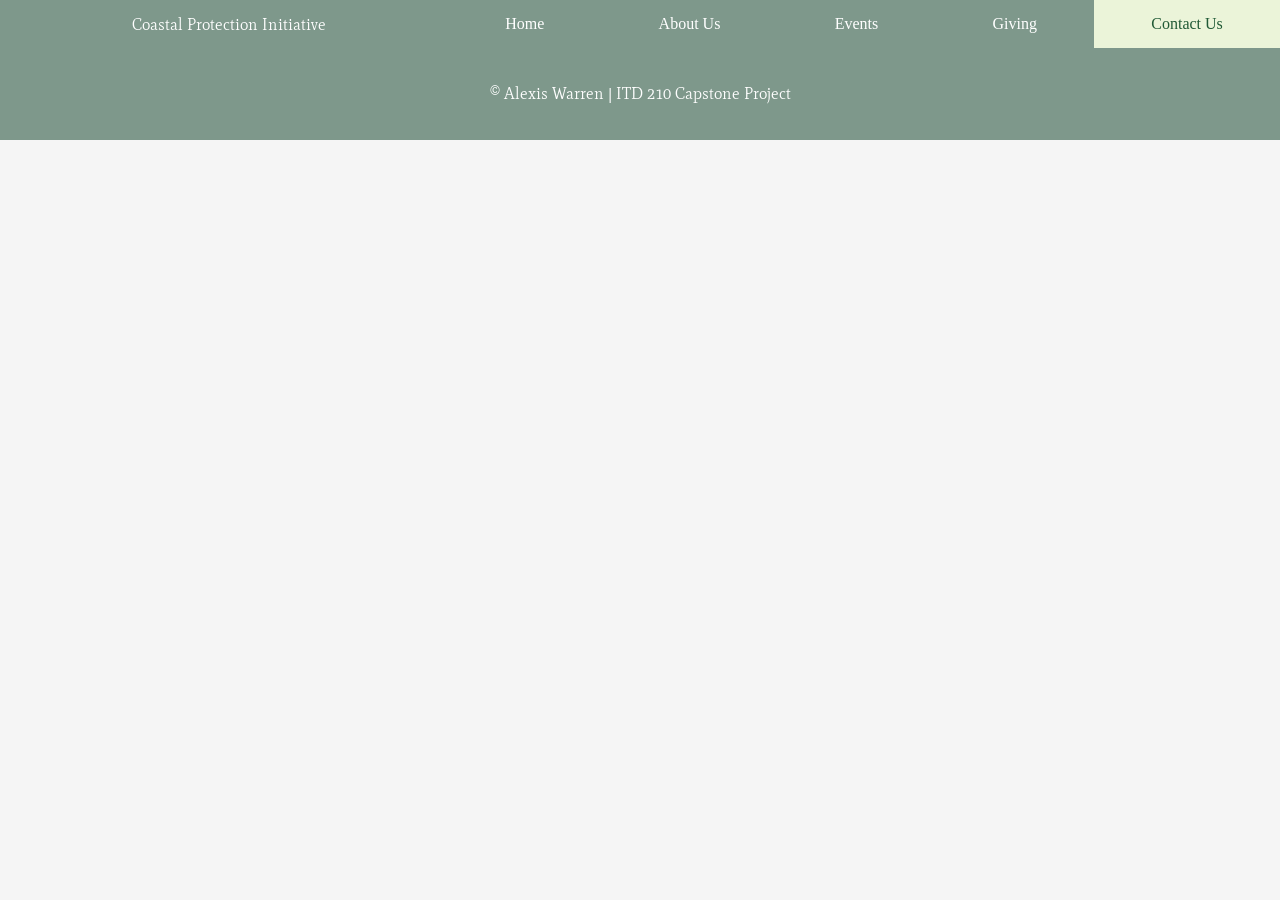
==== contact.html @ 027c0cba "updated the mission page to include more interactive elements and started making an event calendar f" ====
<!DOCTYPE html>
<html lang="en">
<head>
    <meta charset="UTF-8">
    <meta name="viewport" content="width=device-width, initial-scale=1.0">
    <title>Coastal Protection Initiative</title>
    <link href="css/style.css" rel="stylesheet" >
    <!--These links connect to the two Google Fonts I'm using on this page-->
    <link rel="preconnect" href="https://fonts.googleapis.com">
    <link rel="preconnect" href="https://fonts.gstatic.com" crossorigin>
    <link href="https://fonts.googleapis.com/css2?family=Limelight&family=Mate:ital@0;1&display=swap" rel="stylesheet">
    <link rel="preconnect" href="https://fonts.googleapis.com">
    <link rel="preconnect" href="https://fonts.gstatic.com" crossorigin>
    <link href="https://fonts.googleapis.com/css2?family=Cardo:ital,wght@0,400;0,700;1,400&family=Limelight&family=Mate:ital@0;1&display=swap" rel="stylesheet">
    <script src = "js/script.js" defer></script>
</head>
<body>
    <header>
        <p>Coastal Protection Initiative</p>
        <nav>
            <ul>
                <li><a href="index.html">Home</a></li>
                <li><a href="mission.html">About Us</a></li>
                <li><a href="events.html">Events</a></li>
                <li><a href="donation.html">Giving</a></li>
                <li><a href="contact.html" class="active">Contact Us</a></li>
            </ul>
        </nav>
    </header> 
    <main>
        

    </main>
    <footer>
        <p> &copy; Alexis Warren | ITD 210 Capstone Project </p>
    </footer>    
</body>
</html>
---- css/style.css ----
/*
Author: Alexis Warren
Date: 2/2/2026
*/

* {
    margin: 0px;
    padding: 0px;
    box-sizing: border-box;
}

/* html and body styles */
html {
    background-color: whitesmoke;
}

body {
    width: 100%;
    margin-left: auto;
    margin-right: auto;
    background-color: #ebf4d9;
}

/*
Header + Nav design 
  Making the header a grid so that the 
  organization name + nav menu are next to each other. 
  Plus the grid is responsive. 
*/
header {
    display: flex;
    flex-flow: row nowrap;
    background-color: #7e988b;
}

header > p {
    color: white;
    flex-basis: 35%;
    flex-grow: 1;
    display: flex;
    justify-content: center;
    align-items: center;
    padding-left: 10px;
}

nav{
    flex-basis: 65%;
    flex-grow: 1;
    display: flex;
    flex-flow: row nowrap;
}

nav ul {
    display: flex;
    flex: 1 1 60%;
    flex-flow: row nowrap;
}

nav li {
    display: flex;
    flex: 1 1 auto;
    list-style-type: none;
}

nav a {
    color: white;
    background-color: #7e988b;
    text-decoration: none;
    text-align: center;
    flex: 1 1 auto;
    padding: 15px 2px;
}

nav a:hover, nav a:active {
    background-color: #215a36;
    color: rgba(255,255,255,0.7);
}

nav a.active {
    background-color: #ebf4d9;
    color: #215a36;
}

/* assigning the Google fonts to text elements */
h1, h2, h3 {
    font-family: Cardo, "Times New Roman";
}

p {
    font-family: Mate, "Times New Roman";
}

/* creates horizontal lines on the page to separate sections */
hr {
    border: 1.5px solid #7e988b;
}

/* Call to action styles */
/*sets the background color of the section to white 
and centers the h4 heading. */
#call_to_action {
    background-color: white;
    text-align: center;
}

/* the button container acts as a flexbox
with a width of 90% and the flex items horizontally centered using 
the space around feature so that there's space between them */
.button_container {
    display: flex;
    padding: 0px 0px 10px; /*top padding of 10 pixels and bottom padding of 20 pixels */
    justify-content: space-around;
    width: 90%;
    margin: 0 auto; /*horizontally centered */
}

/*increases the font size for the h4 heading and adds more padding to add more space */
h4 {
    padding: 30px;
    font-size: 1.4em;
}

/* sets the border for the email input item and the submit button.
sets the flex-basis size to 90% so that it takes up a decent amount of space. 
Rounds the edges of the buttons with border-radius. 
Is displayed as flex so it's child elements are displayed in a row. */
.button {
    border: 2px solid #7e988b;
    border-radius: 5px;
    flex-basis: 90%;
    text-decoration: none;
    display: flex;
    flex-flow: row nowrap;
}

/* gets rid of the border around the email input item. Makes the flex-basis 50% and
 add padding for space. */
#email {
    flex-basis: 50%;
    padding: 10px 0px;
    border: 0;
    padding-left: 15px;
}

/* gets rid of the outline when the input is focused. Replaces 
   it with making the background a light green when the input element is focused. */
#email:focus {
    outline: none;
    background-color: #ebf4d9;
}

/* styles for the submit button. Sets the flex-basis to 50%,
has a dark green background color, and white text, and an interactive cursor.*/
#sub {
    flex-basis: 50%;
    background-color: #7e988b;
    padding: 10px 10px;
    cursor: pointer;
    border: 0;
    color: white;
}

/* Adds a message underneath the button that will say thanks for subscribing 
when the button is clicked and a valid email is entered. */
#message {
    text-align: center;
    padding-bottom: 40px;
}

/* footer styles */ 
footer {
    background-color: #7e988b;
    width: 100%;
    text-align: center;
    line-height: 2em;
    color: white;
    padding: 30px;
}

footer > p {
    margin-top: 0;
}
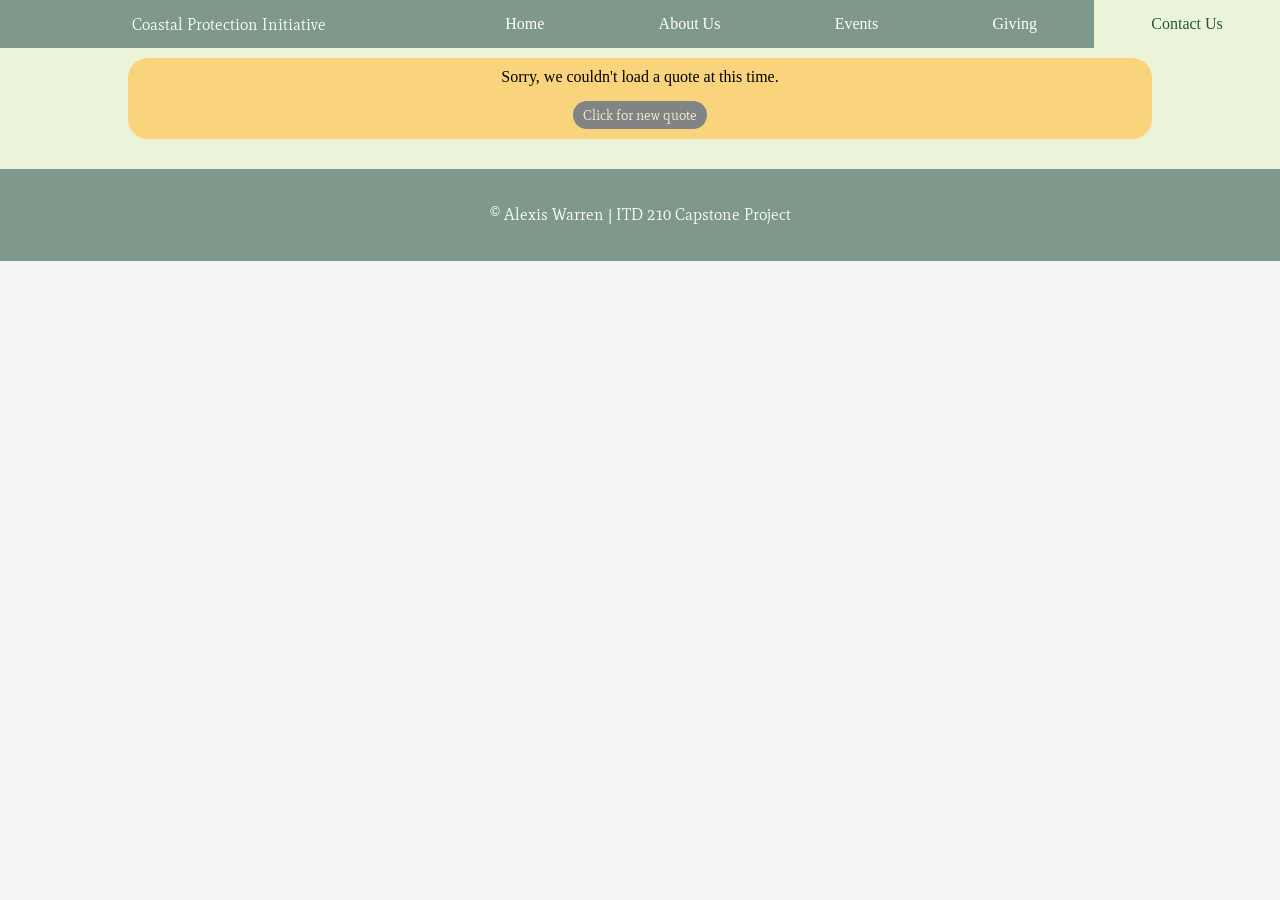
==== commit 3b9efba0: "made separate javascript files for each use and made a more mobile first design" ====
--- a/contact.html
+++ b/contact.html
@@ -5,6 +5,7 @@
     <meta name="viewport" content="width=device-width, initial-scale=1.0">
     <title>Coastal Protection Initiative</title>
     <link href="css/style.css" rel="stylesheet" >
+    <link href="css/style_contact.css" rel="stylesheet" />
     <!--These links connect to the two Google Fonts I'm using on this page-->
     <link rel="preconnect" href="https://fonts.googleapis.com">
     <link rel="preconnect" href="https://fonts.gstatic.com" crossorigin>
@@ -12,7 +13,7 @@
     <link rel="preconnect" href="https://fonts.googleapis.com">
     <link rel="preconnect" href="https://fonts.gstatic.com" crossorigin>
     <link href="https://fonts.googleapis.com/css2?family=Cardo:ital,wght@0,400;0,700;1,400&family=Limelight&family=Mate:ital@0;1&display=swap" rel="stylesheet">
-    <script src = "js/script.js" defer></script>
+    <script src="js/script-api.js" defer></script>
 </head>
 <body>
     <header>
@@ -29,7 +30,15 @@
     </header> 
     <main>
         
-
+        <section id="quote-container">
+            <!--Loading state for the API -->
+            <div id="inspirational-quote">
+                Loading quote... 
+                <div class="dual-ring"></div>
+            </div>
+        <!--creates a button for user interactivity-->
+        <button id="quote-btn">Click for new quote</button>
+        </section>
     </main>
     <footer>
         <p> &copy; Alexis Warren | ITD 210 Capstone Project </p>
--- a/css/style.css
+++ b/css/style.css
@@ -178,5 +178,90 @@
 }
 
 footer > p {
-    margin-top: 0;
-}+    margin-top: 0px;
+}
+
+/* Responsive Web Design */
+
+/* Styles for tablets */
+@media only screen and (min-width: 600px) {
+    
+    div.flip-card {
+        grid-column: span 2;
+    }
+    
+    /* On larger screens, this allows the hero image to take up 76.2% of
+    the screen and is a weird number, but on a full laptop page it perfectly aligns with
+    one of the nav list borders which looked nice. */
+    div#hero_img {
+        flex-basis: 77.6%;
+    }
+    
+    /* lowers the width of the mission section element so that the 
+    text strings don't get too long. */
+    section#mission {
+        width: 70%;
+    }
+
+    .button {
+        flex-basis: 70%;
+    }
+
+    table#calendar {
+        width: 90%;
+    }
+
+    td.calendar_dates, td#active {
+        font-size: 0.9em;
+    }
+}
+
+/* Laptop designs (min-width: 1020px) */
+@media only screen and (min-width: 1020px) {
+    
+    div.flip-card {
+        grid-column: span 1;
+    }
+    
+    /* lowers the width of the mission section element so that the 
+    text strings don't get too long. */
+    section#mission {
+        width: 60%;
+    }
+
+    /* lowers the width of the grid container so that the 
+    team member grid can be 3 by 2 on a large desktop screen 
+    without making the cards overwhelmingly large */
+    
+    div.grid_container {
+        width: 90%;
+    }
+
+    .button {
+        flex-basis: 50%;
+    }
+
+    td.calendar_dates, td#active {
+        font-size: 1.1em;
+    }
+
+    table#calendar caption {
+        font-size: 1.3em;
+    }
+
+    th {
+        font-size: 1.1em;
+    }
+}
+
+
+/* This block runs ONLY when the user has enabled Reduce Motion */
+@media (prefers-reduced-motion: reduce) {
+
+/* Remove all CSS animations */
+*, *::before, *::after {
+    animation-duration: 0.01ms !important;
+    animation-iteration-count: 1 !important;
+    transition-duration: 0.01ms !important;
+}
+}
--- a/css/style_contact.css
+++ b/css/style_contact.css
@@ -0,0 +1,76 @@
+/* assigning the Google fonts to text elements */
+blockquote, cite {
+    font-family: Mate, "Times New Roman";
+}
+
+/* displaying this container as a flex item so that the quote, author, and button are centered */
+#quote-container {
+    width: 80%;
+    padding: 10px;
+    background-color: rgb(250, 211, 125);
+    margin: 10px auto 30px;
+    border-radius: 20px;
+    text-align: center;
+    display: flex;
+    flex-flow: column wrap;
+    align-items: center;
+    justify-content: center;
+}
+
+/* displaying this container as a flex item so the loading animation is centered */
+#inspirational-quote {
+    display: flex;
+    flex-flow: column wrap;
+    align-items: center;
+    justify-content: center;
+}
+
+/* inserting curly quotation marks before and after the quote */
+blockquote {
+    quotes: "\201C" "\201D";
+    color: #393b3a;
+    padding: 0px 30px 10px;
+}
+
+blockquote::before {
+    content: open-quote;
+    font-size: 1.5em;
+}
+
+blockquote::after {
+    content: close-quote;
+    font-size: 1.5em;
+}
+
+cite {
+    color: black;
+    padding: 0px 30px;
+}
+
+/* styles for the loading animation */
+@keyframes dualRing {
+  to {transform: rotate(360deg); }
+}
+
+.dual-ring {
+  width: 50px;
+  height: 50px;
+  margin-top: 20px;
+  border: 4px solid transparent;
+  border-top-color: #7e988b;
+  border-bottom-color: #7e988b;
+  border-radius: 50%;
+  animation: dualRing 2s linear infinite;
+}
+
+/* button styles */
+button {
+    background-color: rgb(130, 131, 133);
+    border-radius: 30px;
+    border: none;
+    padding: 5px 10px;
+    font-family: Mate, "Times New Roman";
+    font-size: 0.9em;
+    color: #f7f1d3;
+    margin: 15px 0px 0px;
+}
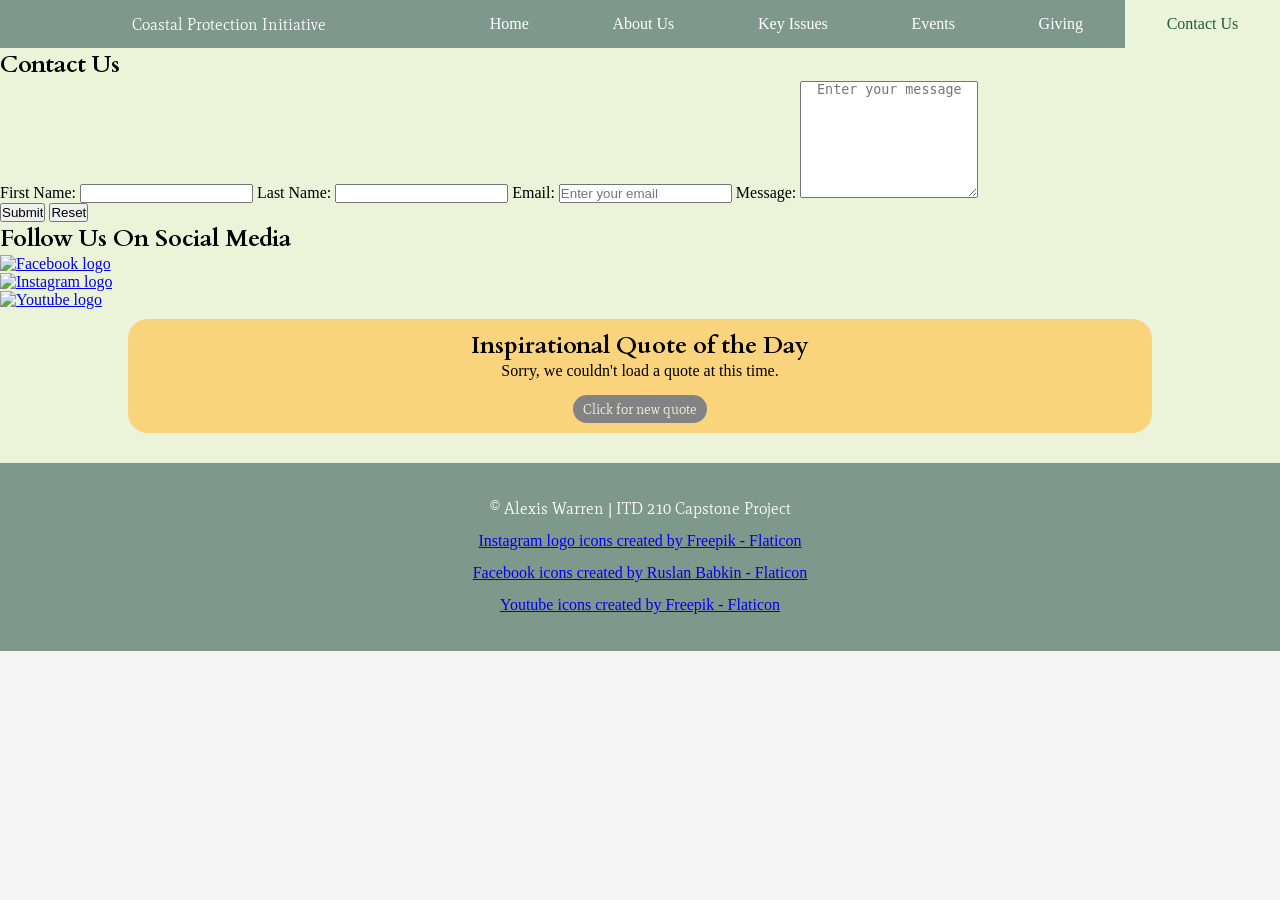
==== commit 2b14b430: "Added tailwind CSS page" ====
--- a/contact.html
+++ b/contact.html
@@ -3,9 +3,9 @@
 <head>
     <meta charset="UTF-8">
     <meta name="viewport" content="width=device-width, initial-scale=1.0">
-    <title>Coastal Protection Initiative</title>
+    <title>Contact Us</title>
+    <link href="css/style_contact.css" rel="stylesheet" />
     <link href="css/style.css" rel="stylesheet" >
-    <link href="css/style_contact.css" rel="stylesheet" />
     <!--These links connect to the two Google Fonts I'm using on this page-->
     <link rel="preconnect" href="https://fonts.googleapis.com">
     <link rel="preconnect" href="https://fonts.gstatic.com" crossorigin>
@@ -22,6 +22,7 @@
             <ul>
                 <li><a href="index.html">Home</a></li>
                 <li><a href="mission.html">About Us</a></li>
+                <li><a href="key-issues.html">Key Issues</a></li>
                 <li><a href="events.html">Events</a></li>
                 <li><a href="donation.html">Giving</a></li>
                 <li><a href="contact.html" class="active">Contact Us</a></li>
@@ -29,8 +30,38 @@
         </nav>
     </header> 
     <main>
-        
+        <section id="contact-form">
+            <div id="form-wrapper">
+                <h1>Contact Us</h1>
+                <form class="contact">
+                    <label for="f-name">First Name:</label>
+                    <input class="input" type="text" id="f-name" name="f-name" required>
+
+                    <label for="l-name">Last Name:</label>
+                    <input class="input" type="text" id="l-name" name="l-name" required>
+
+                    <label for="contact-email">Email:</label>
+                    <input class="input" type="email" id="contact-email" name="email" placeholder="Enter your email" required>
+
+                    <label for="message">Message:</label>
+                    <textarea class="input" id="message" name="message" rows="5" placeholder="Enter your message" required></textarea>
+                    <div class="contact-btns">
+                        <input type="submit" value="Submit">
+                        <input type="reset" value="Reset">
+                    </div>
+                </form>
+            </div>
+        </section>
+        <section id="social-links">
+            <h2>Follow Us On Social Media</h2>
+            <ul>
+                <li><a href="https://www.facebook.com" target="_blank"><img src="images/facebook.png" alt="Facebook logo"></a></li>
+                <li><a href="https://www.instagram.com" target="_blank"><img src="images/instagram.png" alt="Instagram logo"></a></li>
+                <li><a href="https://www.youtube.com" target="_blank"><img src="images/youtube.png" alt="Youtube logo"></a></li>
+            </ul>
+        </section>
         <section id="quote-container">
+            <h2>Inspirational Quote of the Day</h2>
             <!--Loading state for the API -->
             <div id="inspirational-quote">
                 Loading quote... 
@@ -42,6 +73,11 @@
     </main>
     <footer>
         <p> &copy; Alexis Warren | ITD 210 Capstone Project </p>
+        <a href="https://www.flaticon.com/free-icons/instagram-logo" title="instagram logo icons">Instagram logo icons created by Freepik - Flaticon</a>
+        <br>
+        <a href="https://www.flaticon.com/free-icons/facebook" title="facebook icons">Facebook icons created by Ruslan Babkin - Flaticon</a>
+        <br>
+        <a href="https://www.flaticon.com/free-icons/youtube" title="youtube icons">Youtube icons created by Freepik - Flaticon</a>
     </footer>    
 </body>
 </html>
--- a/css/style.css
+++ b/css/style.css
@@ -185,11 +185,6 @@
 
 /* Styles for tablets */
 @media only screen and (min-width: 600px) {
-    
-    div.flip-card {
-        grid-column: span 2;
-    }
-    
     /* On larger screens, this allows the hero image to take up 76.2% of
     the screen and is a weird number, but on a full laptop page it perfectly aligns with
     one of the nav list borders which looked nice. */
@@ -210,14 +205,10 @@
     table#calendar {
         width: 90%;
     }
-
-    td.calendar_dates, td#active {
-        font-size: 0.9em;
-    }
 }
 
 /* Laptop designs (min-width: 1020px) */
-@media only screen and (min-width: 1020px) {
+@media only screen and (min-width: 900px) {
     
     div.flip-card {
         grid-column: span 1;
@@ -229,28 +220,8 @@
         width: 60%;
     }
 
-    /* lowers the width of the grid container so that the 
-    team member grid can be 3 by 2 on a large desktop screen 
-    without making the cards overwhelmingly large */
-    
-    div.grid_container {
-        width: 90%;
-    }
-
     .button {
         flex-basis: 50%;
-    }
-
-    td.calendar_dates, td#active {
-        font-size: 1.1em;
-    }
-
-    table#calendar caption {
-        font-size: 1.3em;
-    }
-
-    th {
-        font-size: 1.1em;
     }
 }
 
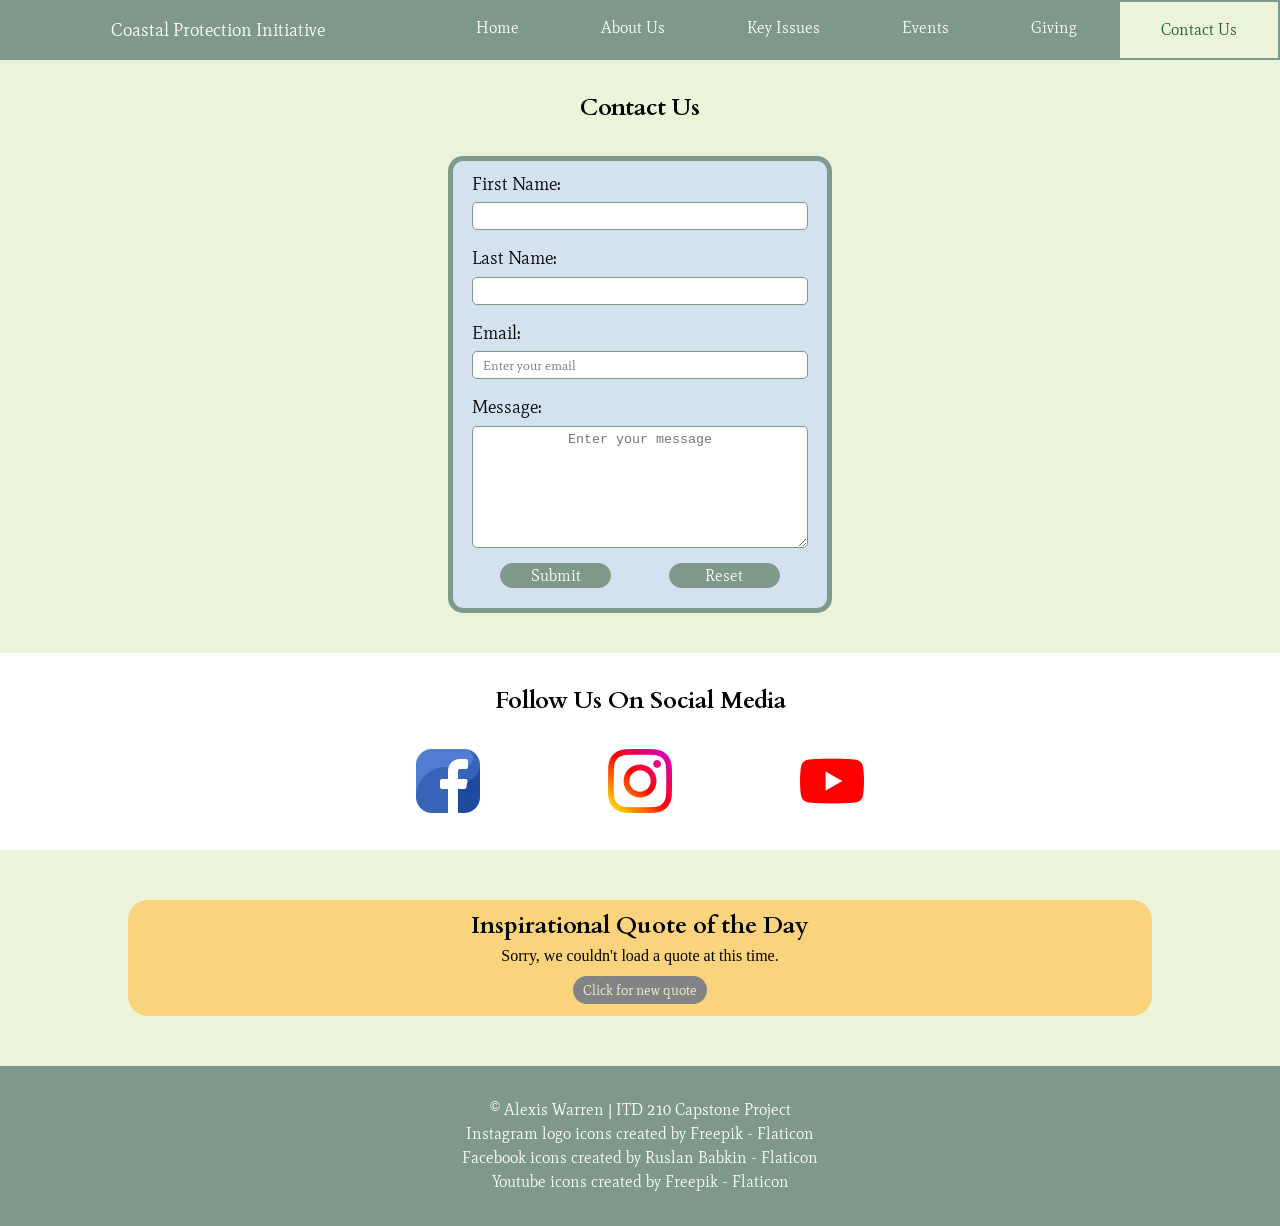
==== commit b9a6cb20: "Added mobile nav, mobile calendar, a custom video, and a working progress bar" ====
--- a/contact.html
+++ b/contact.html
@@ -18,14 +18,27 @@
 <body>
     <header>
         <p>Coastal Protection Initiative</p>
-        <nav>
+        <button class="mobile-toggle" id="navButton">
+            <img src="images/list(1).png">
+        </button>
+        <nav id="mobile-nav" class="mobileNav">
             <ul>
                 <li><a href="index.html">Home</a></li>
                 <li><a href="mission.html">About Us</a></li>
                 <li><a href="key-issues.html">Key Issues</a></li>
                 <li><a href="events.html">Events</a></li>
-                <li><a href="donation.html">Giving</a></li>
+                <li><a href="media.html">Giving</a></li>
                 <li><a href="contact.html" class="active">Contact Us</a></li>
+            </ul>
+        </nav>
+        <nav class="desktop-nav">
+            <ul>
+                <li><a href=index.html>Home</a></li>
+                <li><a href=mission.html>About Us</a></li>
+                <li><a href=key-issues.html>Key Issues</a></li>
+                <li><a href=events.html>Events</a></li>
+                <li><a href=media.html>Giving</a></li>
+                <li><a href=contact.html class="active">Contact Us</a></li>
             </ul>
         </nav>
     </header> 
@@ -78,6 +91,16 @@
         <a href="https://www.flaticon.com/free-icons/facebook" title="facebook icons">Facebook icons created by Ruslan Babkin - Flaticon</a>
         <br>
         <a href="https://www.flaticon.com/free-icons/youtube" title="youtube icons">Youtube icons created by Freepik - Flaticon</a>
-    </footer>    
+    </footer>  
+    
+    <script>
+        const navBtn = document.getElementById("navButton");
+        const menu = document.getElementById("mobile-nav");
+
+        navBtn.addEventListener("click", function () {
+            menu.classList.toggle("show");
+        });
+
+    </script>
 </body>
 </html>
--- a/css/style_contact.css
+++ b/css/style_contact.css
@@ -1,3 +1,89 @@
+
+form.contact {
+    display: flex;
+    flex-direction: column;
+    gap: 5px;
+    width: 80%;
+    margin: 30px auto 40px;
+    border: 5px solid var(--color-primary);
+    background-color: var(--color-bg-back);
+    border-radius: 15px;
+}
+
+h1 {
+    text-align: center;
+    padding: 30px 0px 0px; 
+}
+
+form.contact label {
+    font-size: 1.1em;
+    width: 90%;
+    margin: 10px auto 0px;
+}
+
+form.contact input, form.contact textarea {
+    width: 90%;
+    margin: 0px auto;
+    border: 1.5px solid var(--color-primary);
+}
+
+form.contact input:focus, form.contact textarea:focus {
+    outline: none;
+    box-shadow: 0 0 5px var(--color-primary);
+    background-color: var(--color-bg);
+}
+
+.contact-btns {
+    display: flex;
+    flex-flow: row nowrap;
+    justify-content: space-around;
+    width: 90%;
+    margin: 10px auto 20px;
+}
+
+.contact-btns > * {
+    flex-basis: 33%;
+    flex-grow: 0;
+    border: 2px solid var(--color-primary);
+    border-radius: 15px;
+    background-color: var(--color-primary);
+    color: var(--color-bg);
+    font-size: 1em;
+    padding: 2px 0px;
+}
+
+.input {
+    padding: 5px 10px;
+    border-radius: 5px;
+}
+
+#social-links {
+    background-color: var(--color-bg);
+    padding: 30px 0px; 
+    text-align: center;
+}
+
+#social-links ul {
+    margin: 30px auto 0px;
+    display: flex;
+    flex-flow: row nowrap;
+    list-style: none;
+    justify-content: center;
+    align-items: center;
+    gap: 10%;
+}
+
+#social-links ul li {
+    flex-basis: 10%;
+    flex-grow: 0;
+    height: auto;
+}
+
+#social-links ul img {
+   width: 100%;
+   height: auto;
+}
+
 /* assigning the Google fonts to text elements */
 blockquote, cite {
     font-family: Mate, "Times New Roman";
@@ -6,15 +92,19 @@
 /* displaying this container as a flex item so that the quote, author, and button are centered */
 #quote-container {
     width: 80%;
-    padding: 10px;
-    background-color: rgb(250, 211, 125);
-    margin: 10px auto 30px;
+    /*padding: 10px;*/
+    background-color: var(--color-box);
+    margin: 50px auto;
     border-radius: 20px;
     text-align: center;
     display: flex;
     flex-flow: column wrap;
     align-items: center;
     justify-content: center;
+}
+
+#quote-container h2 {
+    padding-top: 8px;
 }
 
 /* displaying this container as a flex item so the loading animation is centered */
@@ -28,23 +118,23 @@
 /* inserting curly quotation marks before and after the quote */
 blockquote {
     quotes: "\201C" "\201D";
-    color: #393b3a;
-    padding: 0px 30px 10px;
+    color: var(--color-text);
+    padding: 0px 30px 4px; 
+    line-height: 1.8em;
 }
 
 blockquote::before {
     content: open-quote;
-    font-size: 1.5em;
+    font-size: 1.3em;
 }
 
 blockquote::after {
     content: close-quote;
-    font-size: 1.5em;
+    font-size: 1.3em;
 }
 
 cite {
-    color: black;
-    padding: 0px 30px;
+    color: var(--color-text);
 }
 
 /* styles for the loading animation */
@@ -57,20 +147,25 @@
   height: 50px;
   margin-top: 20px;
   border: 4px solid transparent;
-  border-top-color: #7e988b;
-  border-bottom-color: #7e988b;
+  border-top-color: var(--color-primary);
+  border-bottom-color: var(--color-primary);
   border-radius: 50%;
   animation: dualRing 2s linear infinite;
 }
 
 /* button styles */
-button {
-    background-color: rgb(130, 131, 133);
+button#quote-btn {
+    background-color: var(--color-button);
     border-radius: 30px;
     border: none;
-    padding: 5px 10px;
+    padding: 5px 10px; 
     font-family: Mate, "Times New Roman";
     font-size: 0.9em;
-    color: #f7f1d3;
-    margin: 15px 0px 0px;
+    color: var(--color-text-btn);
+    margin: 8px 0px 12px;
+}
+
+footer a {
+    text-decoration: none;
+    color: white;
 }
--- a/css/style.css
+++ b/css/style.css
@@ -3,6 +3,34 @@
 Date: 2/2/2026
 */
 
+:root{
+  /* Brand */
+  --color-primary:#7e988b;
+  --color-accent:#ebf4d9;
+
+  /* Surfaces */
+  --color-bg:#ffffff;
+  --color-surface:rgb(220, 220, 220);
+  --color-surface-2: whitesmoke;
+  --color-bg-active: #215a36;
+  --color-bg-instruction: rgba(163, 190, 142, 0.2);
+  --color-bg-back: #d4e1ef;
+  --color-box: rgb(250, 211, 125);
+  --color-button: rgb(130, 131, 133);
+
+  /* Text */
+  --color-text:#000000;
+  --color-text-muted:rgba(255,255,255,0.7);
+  --color-text-btn: #f7f1d3;
+  --color-hero: rgb(251, 226, 194);
+
+  /* Shadows */
+  --color-shadow: rgba(41, 40, 40, 0.2);
+  --color-shadow-hover: rgba(0, 0, 0, 0.7);
+  --color-overlay: rgba(0, 0, 0, 0.2);
+  --color-overlay-2: rgba(0, 0, 0, 0.4);
+}
+
 * {
     margin: 0px;
     padding: 0px;
@@ -11,14 +39,15 @@
 
 /* html and body styles */
 html {
-    background-color: whitesmoke;
+    background-color: var(--color-surface-2);
 }
 
 body {
     width: 100%;
     margin-left: auto;
     margin-right: auto;
-    background-color: #ebf4d9;
+    background-color: var(--color-accent);
+    line-height: 1.5;
 }
 
 /*
@@ -28,78 +57,97 @@
   Plus the grid is responsive. 
 */
 header {
+    flex-flow: row nowrap;
+    background-color: var(--color-primary);
+    font-size: 1rem;
+    width: 100%;
+    justify-content: space-between;
+    position: relative;
     display: flex;
-    flex-flow: row nowrap;
-    background-color: #7e988b;
 }
 
 header > p {
-    color: white;
-    flex-basis: 35%;
+    color: var(--color-bg);
+    font-size: 1.125em;
+    display: flex;
+    align-items: center;
+    justify-content: center;
     flex-grow: 1;
-    display: flex;
-    justify-content: center;
-    align-items: center;
-    padding-left: 10px;
-}
-
-nav{
-    flex-basis: 65%;
-    flex-grow: 1;
-    display: flex;
-    flex-flow: row nowrap;
-}
-
-nav ul {
-    display: flex;
-    flex: 1 1 60%;
-    flex-flow: row nowrap;
-}
-
-nav li {
-    display: flex;
-    flex: 1 1 auto;
+}
+
+
+nav#mobile-nav {
+    display: none;
+    position: absolute;
+    top: 68px;
+    right: 0px;
+    background-color: var(--color-primary);
+    min-width: 160px;
+    text-align: center;
+    z-index: 5;
+}
+
+nav#mobile-nav li {
     list-style-type: none;
 }
 
-nav a {
-    color: white;
-    background-color: #7e988b;
-    text-decoration: none;
-    text-align: center;
-    flex: 1 1 auto;
-    padding: 15px 2px;
-}
-
-nav a:hover, nav a:active {
-    background-color: #215a36;
-    color: rgba(255,255,255,0.7);
-}
-
-nav a.active {
-    background-color: #ebf4d9;
-    color: #215a36;
+nav#mobile-nav a {
+  color: var(--color-bg);
+  padding: 12px 16px;
+  text-decoration: none;
+  display: block;
+}
+
+nav#mobile-nav a:hover {
+    background-color: var(--color-bg-active);
+    color: var(--color-text-muted);
+}
+
+nav#mobile-nav a.active {
+    background-color: var(--color-accent);
+    color: var(--color-bg-active);
+}
+
+nav#mobile-nav.show {
+    display: block;
+}
+
+.mobile-toggle {
+  background-color: var(--color-primary);
+  color: white;
+  padding: 16px;
+  font-size: 16px;
+  border: none;
+  cursor: pointer;
+}
+
+.mobile-toggle:hover, .mobile-toggle:focus {
+  background-color: var(--color-bg-active);
+}
+
+nav.desktop-nav {
+    display: none;
 }
 
 /* assigning the Google fonts to text elements */
-h1, h2, h3 {
+h1, h2, h3, h4, legend, caption, th {
     font-family: Cardo, "Times New Roman";
 }
 
-p {
+p, input, label, button, a {
     font-family: Mate, "Times New Roman";
 }
 
 /* creates horizontal lines on the page to separate sections */
 hr {
-    border: 1.5px solid #7e988b;
+    border: 1.5px solid var(--color-primary);
 }
 
 /* Call to action styles */
 /*sets the background color of the section to white 
 and centers the h4 heading. */
 #call_to_action {
-    background-color: white;
+    background-color: var(--color-bg);
     text-align: center;
 }
 
@@ -108,15 +156,15 @@
 the space around feature so that there's space between them */
 .button_container {
     display: flex;
-    padding: 0px 0px 10px; /*top padding of 10 pixels and bottom padding of 20 pixels */
+    padding: 0px 0px 12px; /*top padding of 10 pixels and bottom padding of 20 pixels */
     justify-content: space-around;
-    width: 90%;
+    width: 93%;
     margin: 0 auto; /*horizontally centered */
 }
 
 /*increases the font size for the h4 heading and adds more padding to add more space */
 h4 {
-    padding: 30px;
+    padding: 32px;
     font-size: 1.4em;
 }
 
@@ -125,9 +173,9 @@
 Rounds the edges of the buttons with border-radius. 
 Is displayed as flex so it's child elements are displayed in a row. */
 .button {
-    border: 2px solid #7e988b;
-    border-radius: 5px;
-    flex-basis: 90%;
+    border: 2px solid var(--color-primary);
+    border-radius: 4px;
+    flex-basis: 100%;
     text-decoration: none;
     display: flex;
     flex-flow: row nowrap;
@@ -135,29 +183,30 @@
 
 /* gets rid of the border around the email input item. Makes the flex-basis 50% and
  add padding for space. */
-#email {
-    flex-basis: 50%;
-    padding: 10px 0px;
+.button #email {
+    flex-basis: 30%;
+    padding: 8px 0px;
     border: 0;
-    padding-left: 15px;
+    font-size: 12pt;
+    padding-left: 8px;
 }
 
 /* gets rid of the outline when the input is focused. Replaces 
    it with making the background a light green when the input element is focused. */
-#email:focus {
+.button #email:focus {
     outline: none;
-    background-color: #ebf4d9;
+    background-color: var(--color-accent);
 }
 
 /* styles for the submit button. Sets the flex-basis to 50%,
 has a dark green background color, and white text, and an interactive cursor.*/
 #sub {
-    flex-basis: 50%;
-    background-color: #7e988b;
-    padding: 10px 10px;
+    flex-basis: 70%;
+    background-color: var(--color-primary);
     cursor: pointer;
     border: 0;
-    color: white;
+    color: var(--color-bg);
+    font-size: 12pt;
 }
 
 /* Adds a message underneath the button that will say thanks for subscribing 
@@ -169,22 +218,75 @@
 
 /* footer styles */ 
 footer {
-    background-color: #7e988b;
+    background-color: var(--color-primary);
     width: 100%;
     text-align: center;
-    line-height: 2em;
-    color: white;
-    padding: 30px;
-}
-
-footer > p {
-    margin-top: 0px;
+    color: var(--color-bg);
+    padding: 32px;
 }
 
 /* Responsive Web Design */
 
+@media only screen and (min-width: 420px) {
+    /* on bigger screens (anything bigger than 420 px, replaces the mobile 
+    calendar with the desktop calendar. Same styling, just has a header row for the week days 
+    and the date cells are aligned like a real calendar. */
+    table#mobile-calendar {
+        display: none;
+    }
+
+    table#calendar {
+        background-color: var(--color-bg-back);
+        margin: 30px auto;
+        width: 90%;
+        border: 4px solid var(--color-primary);
+        border-collapse: collapse;
+        display: table;
+    }
+
+    table#calendar caption {
+        background-color: var(--color-bg);
+        border-top: 4px solid var(--color-primary);
+        border-left: 4px solid var(--color-primary);
+        border-right: 4px solid var(--color-primary);
+        font-weight: bold;
+        font-size: clamp(1.1em, 2vw, 1.3em);
+        padding: 3px 0px;
+    }
+
+    .calendar-day {
+        width: 12.8%; 
+    }
+
+    td.calendar_dates, th {
+        border: 3px double var(--color-primary); 
+        background-color: var(--color-bg);
+    }
+
+    th {
+        font-size: clamp(0.8em, 1.4vw, 1.2em);
+    }
+
+    td.calendar_dates {
+        text-align: left;
+        vertical-align: top;
+        height: 80px;
+        font-size: clamp(0.7em, 1.4vw, 1.1em);
+        padding: 3px;
+    }
+
+    .button #email {
+        flex-basis: 40%;
+    }
+
+    #sub {
+        flex-basis: 60%;
+    }
+}
+
+
 /* Styles for tablets */
-@media only screen and (min-width: 600px) {
+@media only screen and (min-width: 768px) {
     /* On larger screens, this allows the hero image to take up 76.2% of
     the screen and is a weird number, but on a full laptop page it perfectly aligns with
     one of the nav list borders which looked nice. */
@@ -202,13 +304,96 @@
         flex-basis: 70%;
     }
 
+    .button #email {
+        flex-basis: 50%;
+    }
+
+    #sub {
+        flex-basis: 50%;
+    }
+
     table#calendar {
         width: 90%;
     }
+
+    #social-links ul li {
+        flex-basis: 8%;
+    }
+
+    nav.desktop-nav {
+        display: block;
+    }
+
+    nav.mobileNav {
+        display: none;
+    }
+
+    button#navButton {
+        display: none;
+    }
+
+    nav {
+        flex-basis: 66%;
+        display: flex;
+        flex-flow: row nowrap;
+    }
+
+    nav ul {
+        display: flex;
+        flex-basis: 100%;
+        flex-flow: row nowrap;
+    }
+
+    nav li {
+        display: flex;
+        flex: 1 1 auto;
+        list-style-type: none;
+    }
+
+    nav a {
+        color: var(--color-bg);
+        text-decoration: none;
+        text-align: center;
+        padding: 16px 4px;
+        width: 100%;
+    }
+
+    nav a:hover, nav a:active {
+        background-color: var(--color-bg-active);
+        color: var(--color-text-muted);
+    }
+
+    nav a.active {
+        background-color: var(--color-accent);
+        color: var(--color-bg-active);
+        border: 2px solid var(--color-primary);
+    }
+
+    /* changes the progress bar width for tablet devices to 20% */
+    #myProgress {
+        width: 20%;
+    }
+
+    /* displays the flex items in the progress bar section as a row. Adds more margin to the bottom. */
+    section#progress_bar {
+        flex-direction: row;
+        align-items: center;
+        margin-bottom: 40px;
+    }
+
+    /* Each item in the progress bar section takes up 50% of the space */
+    #wrapper {
+        flex-basis: 50%;
+    }
+
+    #video {
+        flex-basis: 50%;
+    }
+
 }
 
 /* Laptop designs (min-width: 1020px) */
-@media only screen and (min-width: 900px) {
+@media only screen and (min-width: 1024px) {
     
     div.flip-card {
         grid-column: span 1;
@@ -223,6 +408,25 @@
     .button {
         flex-basis: 50%;
     }
+
+    
+    form.contact {
+        width: 30%;
+
+    }   
+
+    /* Donation form has a smaller width of 50% of large desktop devices. */
+    form.donate {
+        width: 50%;
+    }
+
+    #social-links ul li {
+        flex-basis: 5%;
+    }
+
+    #calendar-section > p {
+        padding: 0px 120px;
+    }
 }
 
 
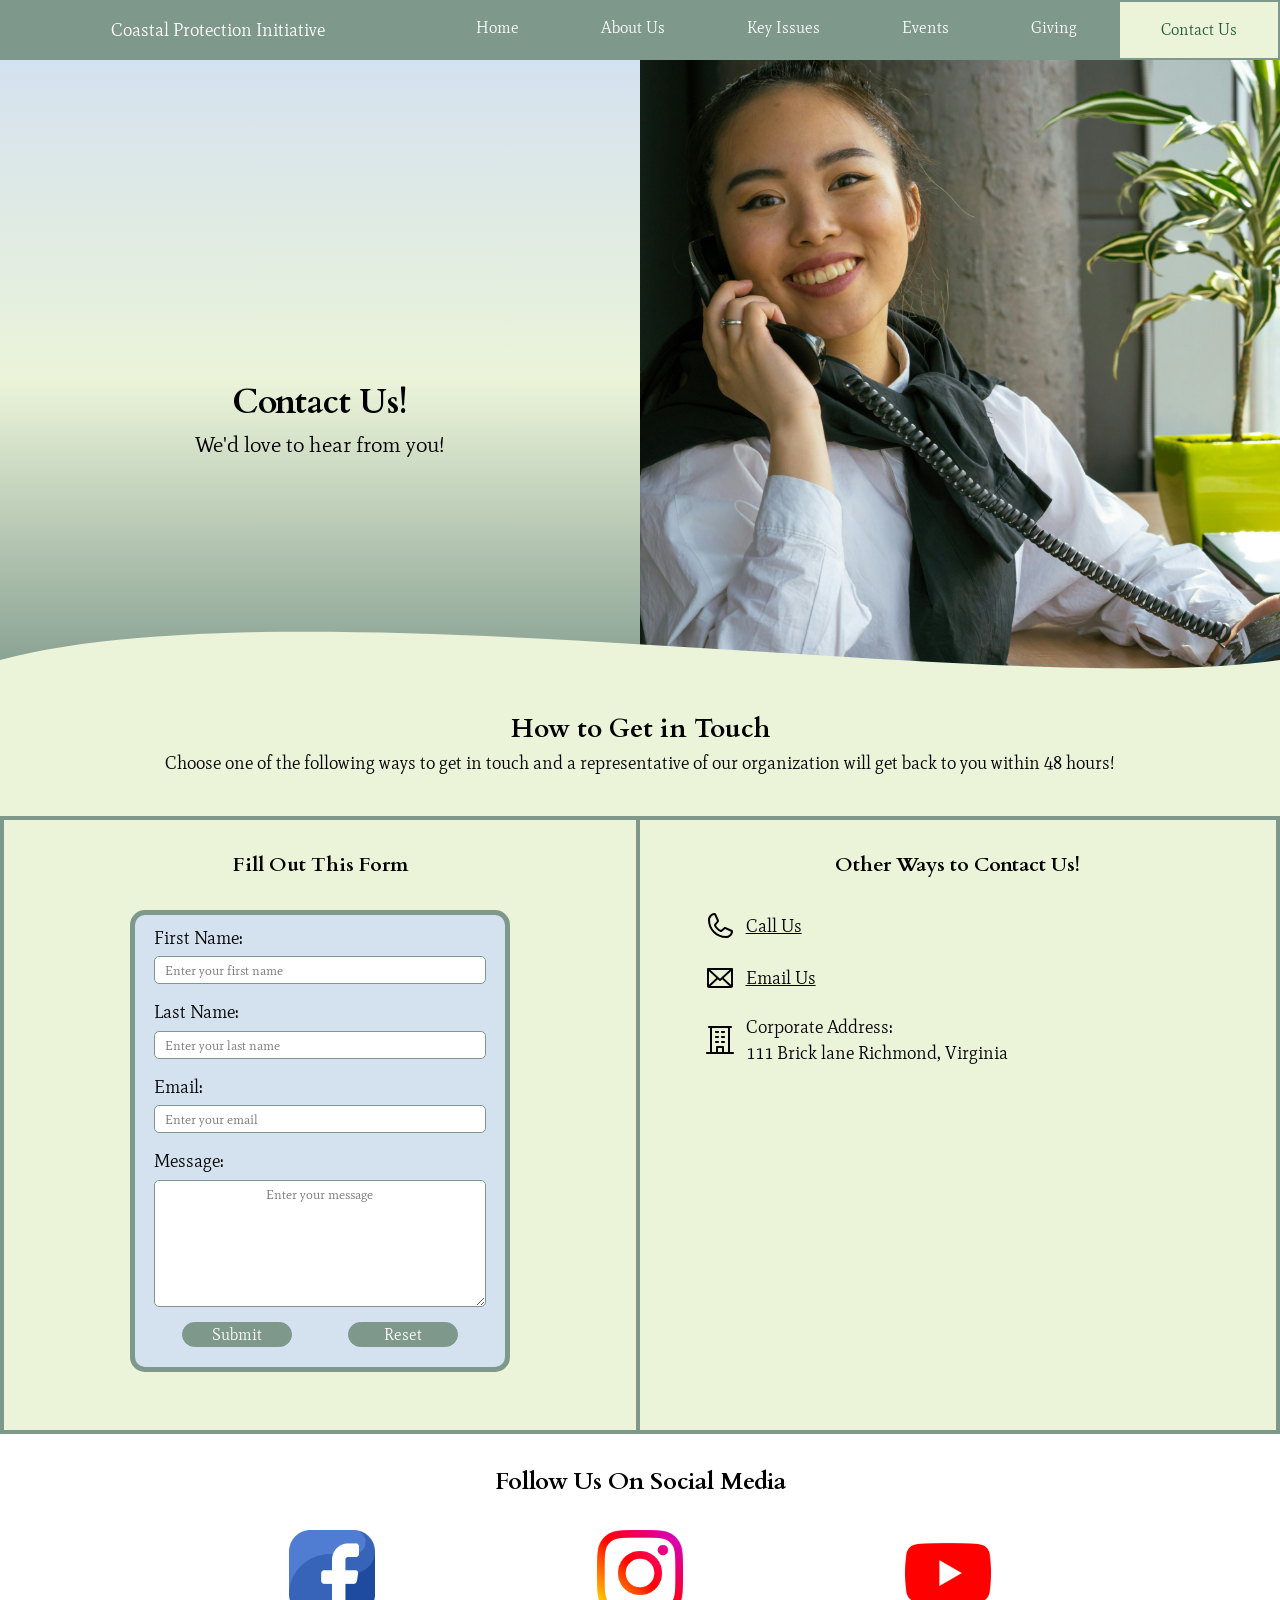
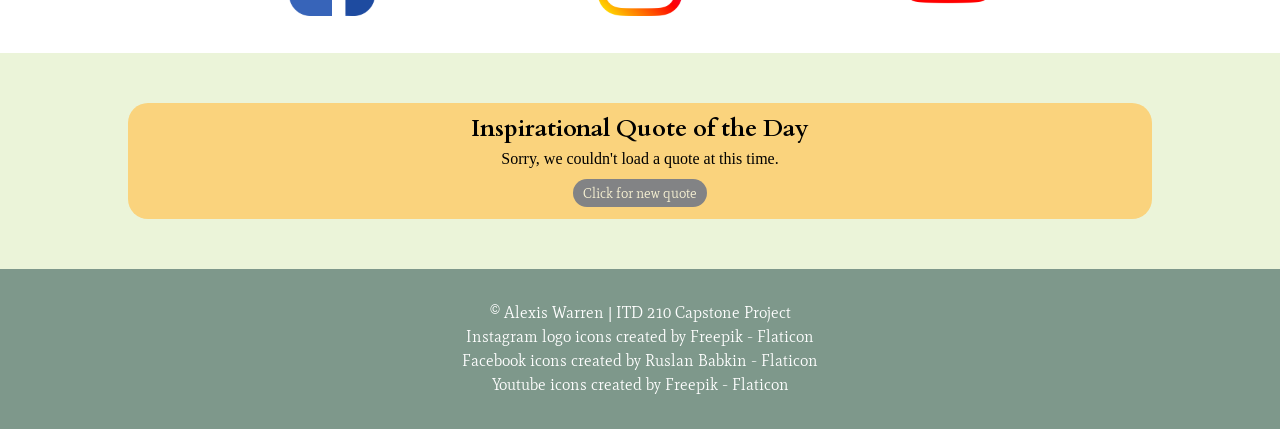
==== commit 5f2b9c2c: "Finished the contact page" ====
--- a/contact.html
+++ b/contact.html
@@ -4,6 +4,7 @@
     <meta charset="UTF-8">
     <meta name="viewport" content="width=device-width, initial-scale=1.0">
     <title>Contact Us</title>
+    <!--Links to CSS stylesheets-->
     <link href="css/style_contact.css" rel="stylesheet" />
     <link href="css/style.css" rel="stylesheet" >
     <!--These links connect to the two Google Fonts I'm using on this page-->
@@ -13,14 +14,18 @@
     <link rel="preconnect" href="https://fonts.googleapis.com">
     <link rel="preconnect" href="https://fonts.gstatic.com" crossorigin>
     <link href="https://fonts.googleapis.com/css2?family=Cardo:ital,wght@0,400;0,700;1,400&family=Limelight&family=Mate:ital@0;1&display=swap" rel="stylesheet">
+    <!--Link to Javascript files-->
     <script src="js/script-api.js" defer></script>
 </head>
 <body>
+    <!--Header content-->
     <header>
         <p>Coastal Protection Initiative</p>
+        <!--Mobile Nav button-->
         <button class="mobile-toggle" id="navButton">
             <img src="images/list(1).png">
         </button>
+        <!--Mobile Navigation List-->
         <nav id="mobile-nav" class="mobileNav">
             <ul>
                 <li><a href="index.html">Home</a></li>
@@ -31,6 +36,7 @@
                 <li><a href="contact.html" class="active">Contact Us</a></li>
             </ul>
         </nav>
+        <!--Desktop Navigation List-->
         <nav class="desktop-nav">
             <ul>
                 <li><a href=index.html>Home</a></li>
@@ -42,29 +48,103 @@
             </ul>
         </nav>
     </header> 
+    <!--Main section-->
     <main>
+    </section>
+        <!--Hero section that has text on one half and an image on the other-->
+        <section id="hero">
+            <!--Text has a load-in animation applied to it-->
+            <div class="hero-text">
+                <h1 class="load-in">Contact Us!</h1>
+                <p class="load-in-2">We'd love to hear from you!</p>
+            </div>
+            <div id="hero-img">
+                <!-- Image citation (web source)
+                file/page: contact.html
+                image file: images/customer_service.jpg
+                Original creator: Mikhail Nilov 
+                Website: Pexels
+                Title/description: A woman sitting at the table 
+                link to photo: https://www.pexels.com/photo/a-woman-sitting-at-the-table-8297075/ 
+                License: Has a free content license for a wide range of personal and commercial uses as long as I 
+                don't resell, take credit for, or trademark this image
+                Accessed: 2026-05-01 -->
+                <img src="images/customer_service.jpg" alt="Woman talking on the phone">
+            </div>
+            <!-- AI Assistance Citation: 
+                 Date: 5/1/2026
+                 Where used: div#curve
+                 What AI did: I had AI make a svg path that was the mirror image of the svg path on the key-issues.html page. I wanted the webpage to have a curved look instead
+                 of looking so linear, while also looking cohesive with the other pages. 
+                 What I did: I changed the color of the curve and integrated it into the page. In the CSS files, I also made the height smaller on mobile devices, and larger on laptops.  
+                 Prompt summary: Can you flip the svg path from this code? */
+                 -->
+            <div id="curve">
+                <svg viewBox="0 0 1440 150" preserveAspectRatio="none">
+                    <g transform="scale(-1,1) translate(-1440,0)">
+                        <path 
+                        fill="#ebf4d9"
+                        d="M0,100 C300,150 1100,0 1440,100 L1440,150 L0,150 Z">
+                        </path>
+                    </g>
+                </svg>
+            </div>
+        </section>
+        <!--Section with a contact form and another list of ways to contact-->
         <section id="contact-form">
-            <div id="form-wrapper">
-                <h1>Contact Us</h1>
-                <form class="contact">
-                    <label for="f-name">First Name:</label>
-                    <input class="input" type="text" id="f-name" name="f-name" required>
-
-                    <label for="l-name">Last Name:</label>
-                    <input class="input" type="text" id="l-name" name="l-name" required>
-
-                    <label for="contact-email">Email:</label>
-                    <input class="input" type="email" id="contact-email" name="email" placeholder="Enter your email" required>
-
-                    <label for="message">Message:</label>
-                    <textarea class="input" id="message" name="message" rows="5" placeholder="Enter your message" required></textarea>
-                    <div class="contact-btns">
-                        <input type="submit" value="Submit">
-                        <input type="reset" value="Reset">
+            <div class="text">
+                <h2>How to Get in Touch</h2>
+                <p>Choose one of the following ways to get in touch and a representative of our organization will get back to you within 48 hours!</p>
+            </div>
+            <div id="contact-ways">
+                <div id="form-wrapper">
+                    <h3 id="instruction">Fill Out This Form</h3>
+                    <!--Contact form using Formspree-->
+                    <form class="contact" action="https://formspree.io/f/xwvyllkl" method="POST" novalidate>
+                        <label for="f-name">First Name:</label>
+                        <input class="input" type="text" id="f-name" name="f-name" placeholder="Enter your first name" required>
+
+                        <label for="l-name">Last Name:</label>
+                        <input class="input" type="text" id="l-name" name="l-name" placeholder="Enter your last name" required>
+
+                        <label for="contact-email">Email:</label>
+                        <input class="input" type="email" id="contact-email" name="email" placeholder="Enter your email" required>
+
+                        <label for="message">Message:</label>
+                        <textarea class="input" id="message" name="message" rows="5" placeholder="Enter your message" required></textarea>
+                        <div class="contact-btns">
+                            <input type="submit" value="Submit">
+                            <input type="reset" value="Reset">
+                        </div>
+                        <!-- Honeypot — hidden from real users, catches bots -->
+                        <input type="text" name="_gotcha" style="display:none" tabindex="-1" autocomplete="off" aria-hidden="true">
+                    </form>
+                    <!--Text that appears after form is submitted and processed.-->
+                    <div id="successCard">
+                        <h3>Thank you for filling out this form! We'll get back to you soon!</h3>
                     </div>
-                </form>
-            </div>
-        </section>
+                </div>
+                <div class="alt-text">
+                    <h3>Other Ways to Contact Us!</h3>
+                    <div id="points">
+                        <!--Icons for this section all came from Phosphoricons.com (Phone, Envelope, and Building icons were used)-->
+                        <div class="list">
+                            <img src="images/phone.png" alt="Phone Icon">
+                            <a href="tel:+180069094">Call Us</a>
+                        </div>
+                        <div class="list">
+                            <img src="images/envelope.png" alt="Email Icon">
+                            <a href="mailto:example@email.com">Email Us</a>
+                        </div>
+                        <div class="list">
+                            <img src="images/building.png" alt="Building Icon">
+                            <p>Corporate Address: <br> 111 Brick lane Richmond, Virginia</p>
+                        </div>
+                    </div>
+                </div>
+            </div>
+        </section>
+        <!--Social media links. All social media icons came from Flaticon.com and the attributions are found in the footer. -->
         <section id="social-links">
             <h2>Follow Us On Social Media</h2>
             <ul>
@@ -73,6 +153,7 @@
                 <li><a href="https://www.youtube.com" target="_blank"><img src="images/youtube.png" alt="Youtube logo"></a></li>
             </ul>
         </section>
+        <!--API feature that loads an inspirational quote of the day. Has a button that will load a new quote. -->
         <section id="quote-container">
             <h2>Inspirational Quote of the Day</h2>
             <!--Loading state for the API -->
@@ -84,6 +165,7 @@
         <button id="quote-btn">Click for new quote</button>
         </section>
     </main>
+    <!--Footer content-->
     <footer>
         <p> &copy; Alexis Warren | ITD 210 Capstone Project </p>
         <a href="https://www.flaticon.com/free-icons/instagram-logo" title="instagram logo icons">Instagram logo icons created by Freepik - Flaticon</a>
@@ -94,6 +176,7 @@
     </footer>  
     
     <script>
+        /* mobile nav script */
         const navBtn = document.getElementById("navButton");
         const menu = document.getElementById("mobile-nav");
 
@@ -101,6 +184,46 @@
             menu.classList.toggle("show");
         });
 
+        /* form processing script using Formspree*/
+        (function () {
+            /* gets the form using the class name (since there's only one form) */
+            var form = document.getElementsByClassName("contact")[0];
+            /* if form doesn't exist, then the function stops */
+            if (!form) return;
+
+            /* adds an event listener to the form to wait for it to be submitted */
+            form.addEventListener('submit', function (e) {
+                /*prevents the page from loading a default formspree page*/
+                e.preventDefault();             
+
+                /*send form to formspree using a formdata object */
+                var data = new FormData(form);
+
+                /* uses the fetch API to send data to formspree using the post method */
+                fetch(form.action, {
+                    method: 'POST',
+                    body: data,
+                    headers: { 'Accept': 'application/json' }
+                })
+                .then(function (response) {
+                    /* if the response is valid */
+                    if (response.ok) {
+                    /* hide the form and show a success message. Then reset the form. */
+                    form.style.display = 'none';
+                    document.getElementById("instruction").style.display = 'none';
+                    document.getElementById('successCard').classList.add('show');
+                    form.reset();
+                    } else {
+                    /* Formspree returned an error. Gives the user an error message */
+                    alert('Something went wrong. Please try again.');
+                    }
+                })
+                /* if fetch doesn't work, show error message. */
+                .catch(function () {
+                    alert('Network error. Check your connection.');
+                });
+            });
+        })();
     </script>
 </body>
 </html>
--- a/css/style_contact.css
+++ b/css/style_contact.css
@@ -1,38 +1,156 @@
 
+#hero {
+    background-color: white; /*fallback option for if the linear gradient doesn't work. */
+    background-image: linear-gradient(to top, #7e988b, #ebf4d9, #d4e1ef);  /* linear gradient passing from green to light green to blue from bottom to top */  
+    display: flex; /* displays as flex so that the text and image are aligned in a row */
+    flex-flow: row nowrap;
+    position: relative; /* places it in relative positioning (still in normal flow) */
+}
+
+.hero-text {
+    position: relative; /* places it in relative positioning */
+    font-size: clamp(0.9em, 3vw, 1.4em); /* clamps the font-size for the header text so that it's bigger on bigger screens */
+    display: flex; /* displays as flex so that the text is displayed in a column */
+    flex-direction: column;
+    padding: 0px 5px; /* adds left/right padding */
+    flex-basis: 50%; /* makes it so that the text takes up half of the screen width */
+    justify-content: start; /* aligns text to the top */
+    top: 40px; /* pushes text down 40px for mobile devices */
+    text-align: center /*centers text horizontally */;
+}
+
+div#hero-img {
+    flex-basis: 50%; /* makes it so that the image takes up the other half of the screen */
+}
+
+#hero-img img {
+    max-width: 100%; /* max-width of image is 100% */
+    height: 100%; /* height is 100% */
+    display: block; /* displays image as a block */
+    object-fit: cover; /* fills container while maintaining the aspect ratio */
+}
+
+#curve {
+    position: absolute; /* positions the curve with absolute positioning so that it's on a different layer */
+    z-index: 5; /* z-index of 5 so that it's always on top */
+    bottom: 0; /* positions it using the bottom-left corner */
+    left: 0;
+    width: 100%; /* width is 100% */
+}
+
+#curve > svg {
+    width: 100%; /* width is 100% */
+    display: block; /* displays the svg as a block */
+    height: 80px; /* height for mobile is 80px */
+}
+
+#contact-form .text {
+    text-align: center; /* centers the text horizontally */
+    padding: 10px 20px; /* adds 10px of padding top/bottom and 20px of padding left/right */
+    font-size: 1.1em; /* increases font-size */
+}
+
+#contact-ways {
+    display: flex;  /* displays as flex so that the contact form and the alternate ways to contact are displayed in a column layout */
+    flex-direction: column;
+    border: 4px solid var(--color-primary); /* makes a green 4px solid border around the content */
+    margin-top: 30px; /* adds 30px of margin to the top of the section */
+}
+
+#form-wrapper {
+    flex-basis: 50%; /* this section takes up 50% of the screen width */
+}
+
+.alt-text {
+    flex-basis: 50%; /* this section takes up 50% of the screen width */
+    border-top: 4px solid var(--color-primary); /* adds a top border on mobile devices to separate the two sections on mobile devices */
+}
+
+h3 {
+    text-align: center; /* centers the text horizontally */
+    font-size: 20px; /* sets the font size to 20px */
+    margin: 30px auto; /* centers the margin horizontally and adds 30px of top/bottom padding */
+    width: 80%; /* sets the width to 80% */
+}
+
+
+.alt-text h4 {
+    font-size: 16px; /* sets the font size to 16px */
+    padding-left: 15%; /* adds 15% padding to the left */
+}
+
+.alt-text a {
+    color: black; /* hypertext links are black */
+}
+
+#points {
+    display: flex;   /* displays section as flex so that the alternate contact ways are displayed in a column */
+    flex-direction: column;
+    gap: 20px; /* gap between items is 20px */
+    padding-bottom: 30px; /* adds 30px of padding to the bottom */
+    width: 80%; /* width is 80% */
+    margin: 0 auto; /* margin is horizontally centered */
+}
+
+#points img {
+    height: auto; /* icon height is auto */
+    display: block; /* icon is displayed as a block */
+}
+
+.list {
+    display: flex;  /* each list is displayed as a row so icon and text are in the same row */
+    flex-flow: row nowrap;
+    gap: 10px; /* gap between icon and text is 10px */
+    align-items: center; /* centers the text vertically */
+    justify-content: left; /* justifies the text to the left so that it's even */
+    font-size: 1.1em; /* the font size is increased */
+}
+
+#successCard {
+    display: none; /* the text that shows submission thank you text is hidden by default */
+}
+
+#successCard.show {  /* when the submission text is shown, it aligns the text in the center for mobile devices */
+    display: flex;
+    align-items: center;
+}
+
+/* form is displayed as flex with the inputs shown in a column.  */
 form.contact {
     display: flex;
     flex-direction: column;
     gap: 5px;
     width: 80%;
-    margin: 30px auto 40px;
-    border: 5px solid var(--color-primary);
-    background-color: var(--color-bg-back);
-    border-radius: 15px;
-}
-
-h1 {
-    text-align: center;
-    padding: 30px 0px 0px; 
-}
-
+    margin: 20px auto 40px; /* horizontally centers the form and adds margin */
+    border: 5px solid var(--color-primary); /* green 5px border */
+    background-color: var(--color-bg-back); /* blue background color */
+    border-radius: 15px; /* rounded corners */
+}
+
+/* width is 90%, font size is increased, and horizontally centered */
 form.contact label {
     font-size: 1.1em;
     width: 90%;
     margin: 10px auto 0px;
 }
 
+/* form elements have width of 90%, horizontally centered, and has a green border */
 form.contact input, form.contact textarea {
     width: 90%;
     margin: 0px auto;
     border: 1.5px solid var(--color-primary);
 }
 
+/* when the form elements have focus, it gets rid of the default outline,
+adds a box shadow and changes the background color to light green. */
 form.contact input:focus, form.contact textarea:focus {
     outline: none;
     box-shadow: 0 0 5px var(--color-primary);
     background-color: var(--color-bg);
 }
 
+/* contact buttons are displayed as flex so that the buttons can be aligned in a row.
+The buttons are aligned with space around spacing. the width is 90% and padding is added. */
 .contact-btns {
     display: flex;
     flex-flow: row nowrap;
@@ -41,6 +159,9 @@
     margin: 10px auto 20px;
 }
 
+/* each button has a flex basis of 33%. They don't grow in size. They have
+a green border and curved edges. The background color is the same color as the border.
+The text color is white. */
 .contact-btns > * {
     flex-basis: 33%;
     flex-grow: 0;
@@ -52,39 +173,54 @@
     padding: 2px 0px;
 }
 
+/* each input element has added padding and curved edges */
 .input {
     padding: 5px 10px;
     border-radius: 5px;
 }
 
+/* the social links section has a white background color. Top and bottom padding is added. 
+The text is centered. */
 #social-links {
     background-color: var(--color-bg);
     padding: 30px 0px; 
     text-align: center;
 }
 
+/* The unordered list has top padding of 30px and is horizontally centered.
+The display is flex and the icons are displayed in a row. There's no list markers. 
+The gap between icons is 20px. The width is 90%. */
 #social-links ul {
     margin: 30px auto 0px;
     display: flex;
     flex-flow: row nowrap;
     list-style: none;
+    gap: 20px;
+    width: 90%;
     justify-content: center;
-    align-items: center;
-    gap: 10%;
-}
-
+}
+
+/* each icon has a flex basis of 25% */
 #social-links ul li {
-    flex-basis: 10%;
-    flex-grow: 0;
-    height: auto;
-}
-
+    flex-basis: 25%;
+}
+
+/* each icon image has a width of 80%, height set to auto, a max height of 120px,
+and a transition for the transform that is defined below. */
 #social-links ul img {
-   width: 100%;
+   width: 80%;
    height: auto;
-}
-
-/* assigning the Google fonts to text elements */
+   max-height: 120px; 
+   object-fit: contain;
+   transition: transform 0.5s ease-in;
+}
+
+/*scales each icon when hovered over */
+#social-links ul img:hover {
+    transform: scale(1.15);
+}
+
+/* assigning the Google fonts to text elements for the api */
 blockquote, cite {
     font-family: Mate, "Times New Roman";
 }
@@ -103,6 +239,7 @@
     justify-content: center;
 }
 
+/* adds top padding for the h2 element */
 #quote-container h2 {
     padding-top: 8px;
 }
@@ -123,25 +260,30 @@
     line-height: 1.8em;
 }
 
+/* adds an open quote mark to the content to help emphasize that it is quoted content */ 
 blockquote::before {
     content: open-quote;
     font-size: 1.3em;
 }
 
+/* adds a closing quotation mark to the content to mark the end of the quote */
 blockquote::after {
     content: close-quote;
     font-size: 1.3em;
 }
 
+/* changes the color to black for the cite element */
 cite {
     color: var(--color-text);
 }
 
-/* styles for the loading animation */
+/* keyframe styles for the loading animation */
 @keyframes dualRing {
   to {transform: rotate(360deg); }
 }
 
+/* adds a dual ring animation to convey to the user that the quote is loading.
+The dual ring is green, circular, and has an infinite animation. */
 .dual-ring {
   width: 50px;
   height: 50px;
@@ -165,6 +307,7 @@
     margin: 8px 0px 12px;
 }
 
+/* makes the attributions in the footer a white text color with no underlining */
 footer a {
     text-decoration: none;
     color: white;
--- a/css/style.css
+++ b/css/style.css
@@ -134,7 +134,7 @@
     font-family: Cardo, "Times New Roman";
 }
 
-p, input, label, button, a {
+p, input, label, button, a, select, textarea {
     font-family: Mate, "Times New Roman";
 }
 
@@ -225,17 +225,46 @@
     padding: 32px;
 }
 
+.load-in {
+    opacity: 0;
+    transform: translateX(-30px);
+    animation: load-in 1s ease-in forwards;
+}
+
+.load-in-2 {
+    opacity: 0;
+    transform: translateX(30px);
+    animation: load-in 1s ease-in forwards;
+    animation-delay: 1s;
+}
+
+.load-in-3 {
+    opacity: 0;
+    transform: translateX(30px);
+    animation: load-in 1s ease-in forwards;
+    animation-delay: 2s;
+}
+
+/* the animation lets the elements slide in from either the left or right side 
+and slowly makes it visible*/
+@keyframes load-in {
+    to {
+        opacity: 1;
+        transform: translateX(0);
+    }
+}
+
 /* Responsive Web Design */
 
 @media only screen and (min-width: 420px) {
     /* on bigger screens (anything bigger than 420 px, replaces the mobile 
     calendar with the desktop calendar. Same styling, just has a header row for the week days 
     and the date cells are aligned like a real calendar. */
-    table#mobile-calendar {
+    table.mobile-calendar {
         display: none;
     }
 
-    table#calendar {
+    table.desktop-calendar {
         background-color: var(--color-bg-back);
         margin: 30px auto;
         width: 90%;
@@ -244,7 +273,7 @@
         display: table;
     }
 
-    table#calendar caption {
+    table.desktop-calendar caption {
         background-color: var(--color-bg);
         border-top: 4px solid var(--color-primary);
         border-left: 4px solid var(--color-primary);
@@ -258,16 +287,16 @@
         width: 12.8%; 
     }
 
-    td.calendar_dates, th {
+    table.desktop-calendar td.calendar-dates, table.desktop-calendar th {
         border: 3px double var(--color-primary); 
         background-color: var(--color-bg);
     }
 
-    th {
+    table.desktop-calendar th {
         font-size: clamp(0.8em, 1.4vw, 1.2em);
     }
 
-    td.calendar_dates {
+    table.desktop-calendar td.calendar-dates {
         text-align: left;
         vertical-align: top;
         height: 80px;
@@ -312,12 +341,8 @@
         flex-basis: 50%;
     }
 
-    table#calendar {
+    table.desktop-calendar {
         width: 90%;
-    }
-
-    #social-links ul li {
-        flex-basis: 8%;
     }
 
     nav.desktop-nav {
@@ -389,7 +414,57 @@
     #video {
         flex-basis: 50%;
     }
-
+    
+    div.span-12 {
+        grid-column: span 12;   
+    }
+
+    div.span-8 {
+        grid-column: span 8;
+    }
+
+    div.span-4 {
+        grid-column: span 4;
+    }
+
+    .name {
+        flex-direction: row;
+    }
+
+    /* changes the contact ways section to be displayed in a row with the form and alt ways
+    of contact starting at the top of the section. */
+    #contact-ways {
+        flex-direction: row;
+        align-items: start;
+    }
+
+    /* sets the height of the form wrapper to 610px and establishes a right green border
+    so that when the form is submitted, and the submission text appears the border (which acts as a vertical separation line)
+    is still the same length. */
+    #form-wrapper {
+        border-right: 4px solid var(--color-primary);
+        height: 610px;
+    }
+    
+    /* makes the alt-text border 0px so that a double top border doesn't happen */
+    .alt-text {
+        border: 0px;
+    }
+
+    /* each social media icon image has a width of 30% for tablet + screens. */
+    #social-links ul img {
+        width: 30%;
+    }
+ 
+    /* the svg curve has a higher height of 120px for tablet + screens */
+    #curve > svg {
+        height: 120px;
+    }
+
+    /* the hero text is centered on larger screens instead of at start. */
+    .hero-text {
+        justify-content: center;
+    }
 }
 
 /* Laptop designs (min-width: 1020px) */
@@ -411,17 +486,12 @@
 
     
     form.contact {
-        width: 30%;
-
+        width: 60%;
     }   
 
     /* Donation form has a smaller width of 50% of large desktop devices. */
     form.donate {
         width: 50%;
-    }
-
-    #social-links ul li {
-        flex-basis: 5%;
     }
 
     #calendar-section > p {
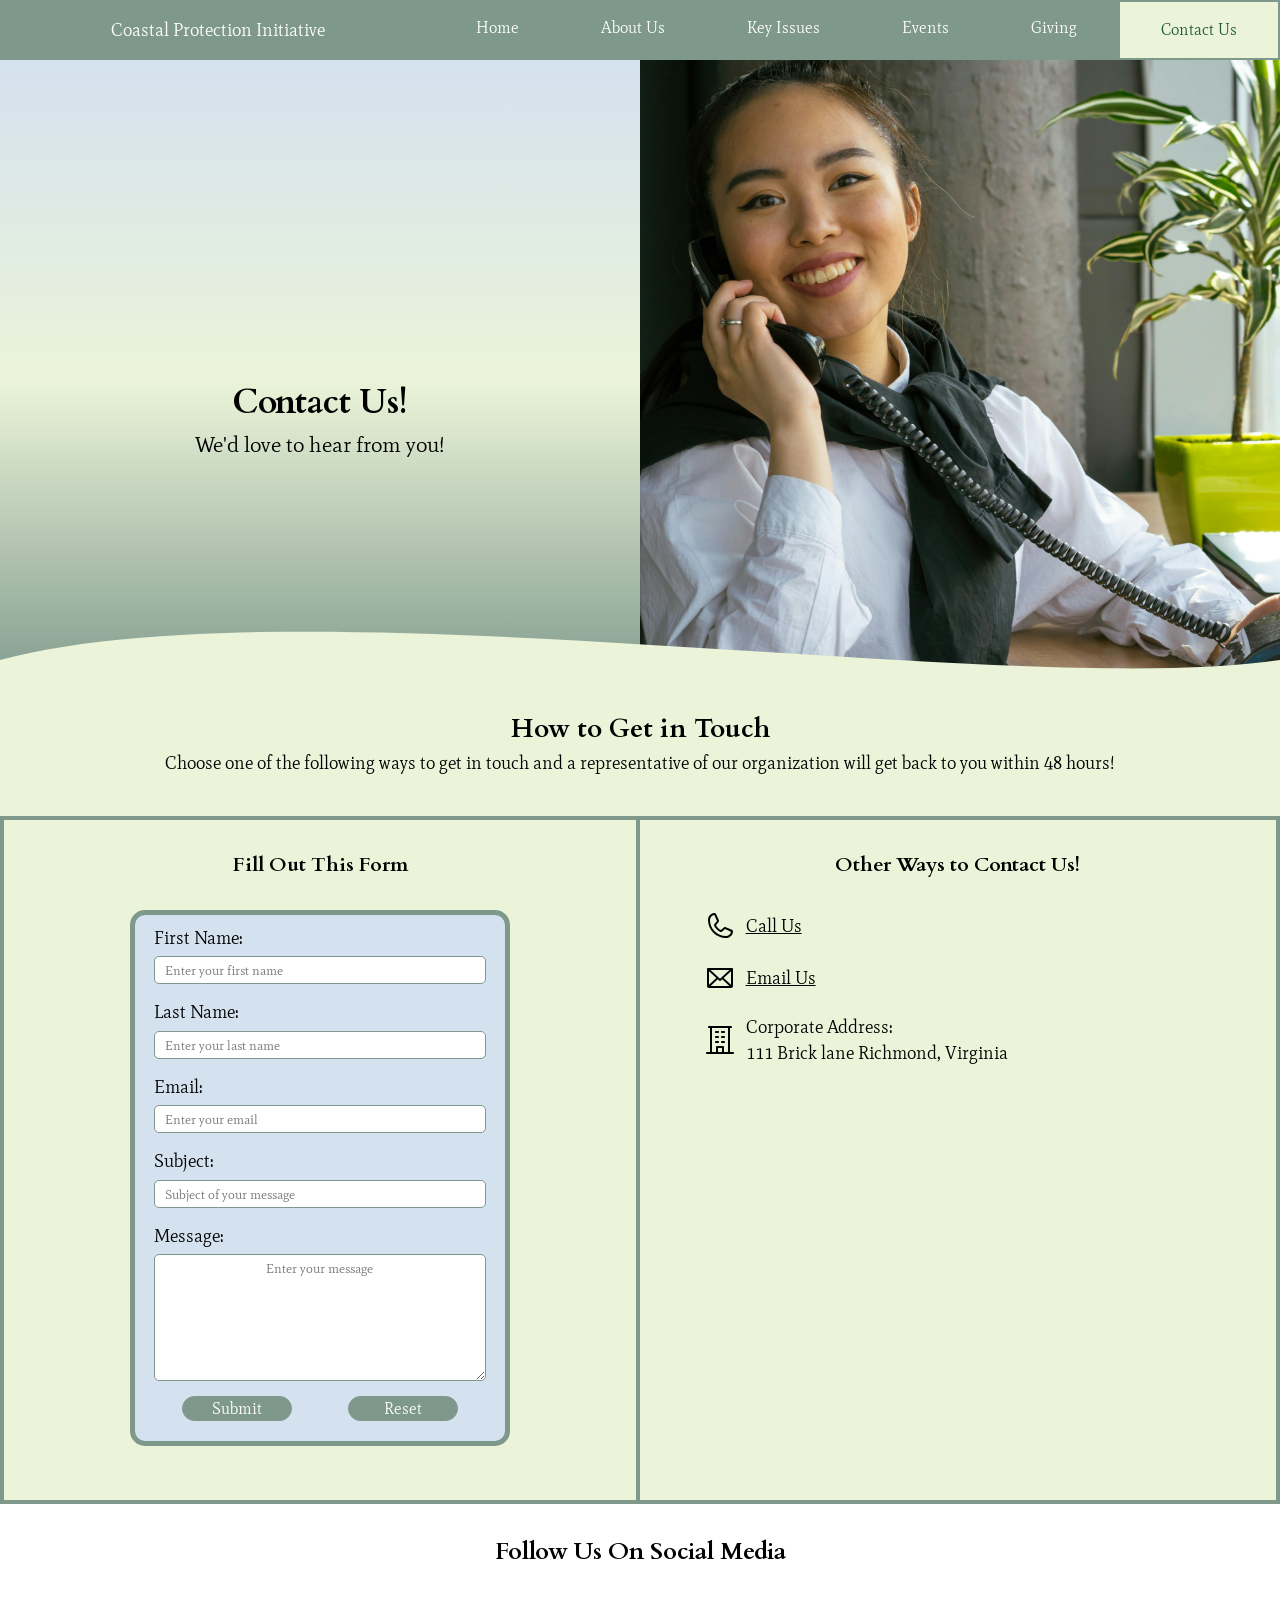
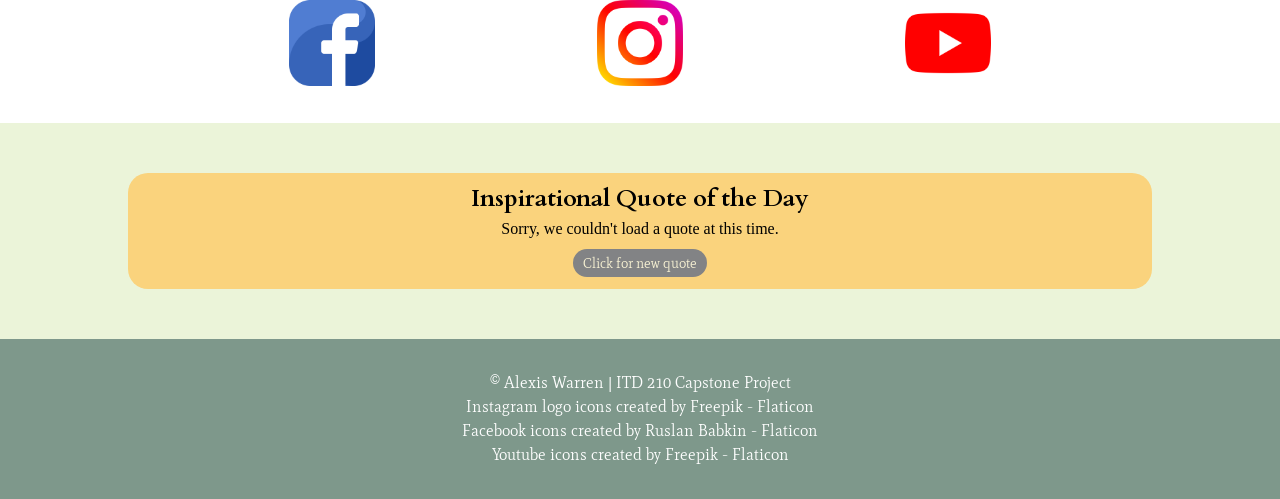
==== commit 2a064642: "Changed height for form element and added validation" ====
--- a/contact.html
+++ b/contact.html
@@ -100,18 +100,21 @@
                 <div id="form-wrapper">
                     <h3 id="instruction">Fill Out This Form</h3>
                     <!--Contact form using Formspree-->
-                    <form class="contact" action="https://formspree.io/f/xwvyllkl" method="POST" novalidate>
+                    <form class="contact" action="https://formspree.io/f/xwvyllkl" method="POST">
                         <label for="f-name">First Name:</label>
-                        <input class="input" type="text" id="f-name" name="f-name" placeholder="Enter your first name" required>
+                        <input class="input" type="text" id="f-name" name="f-name" placeholder="Enter your first name" pattern="^[A-Za-z]+$" required>
 
                         <label for="l-name">Last Name:</label>
-                        <input class="input" type="text" id="l-name" name="l-name" placeholder="Enter your last name" required>
+                        <input class="input" type="text" id="l-name" name="l-name" placeholder="Enter your last name" pattern="^[A-Za-z]+$" required>
 
                         <label for="contact-email">Email:</label>
                         <input class="input" type="email" id="contact-email" name="email" placeholder="Enter your email" required>
 
+                        <label for="subject">Subject:</label>
+                        <input class="input" type="text" id="subject" name="subject" placeholder="Subject of your message" required>
+                        
                         <label for="message">Message:</label>
-                        <textarea class="input" id="message" name="message" rows="5" placeholder="Enter your message" required></textarea>
+                        <textarea class="input" id="message" name="message" rows="5" minlength="30" maxlength="250" placeholder="Enter your message" required></textarea>
                         <div class="contact-btns">
                             <input type="submit" value="Submit">
                             <input type="reset" value="Reset">
--- a/css/style.css
+++ b/css/style.css
@@ -443,7 +443,7 @@
     is still the same length. */
     #form-wrapper {
         border-right: 4px solid var(--color-primary);
-        height: 610px;
+        height: 680px;
     }
     
     /* makes the alt-text border 0px so that a double top border doesn't happen */
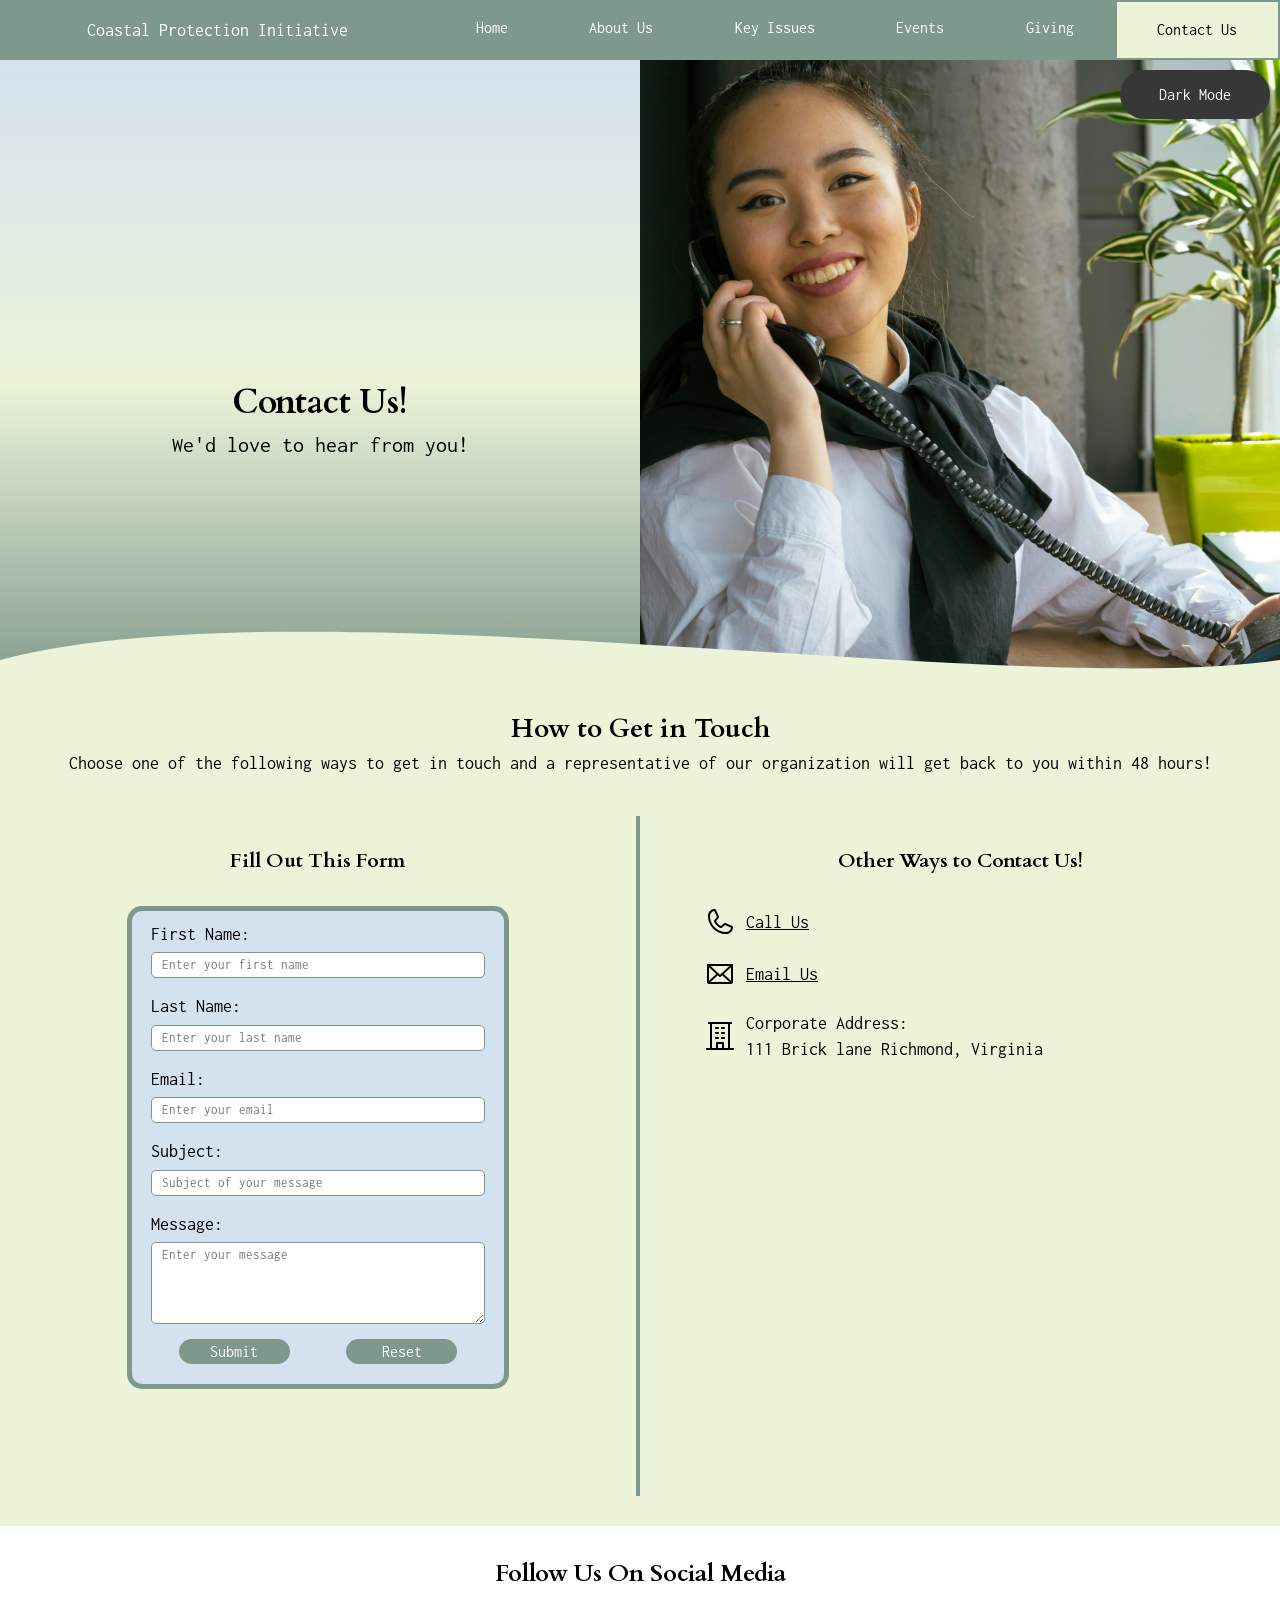
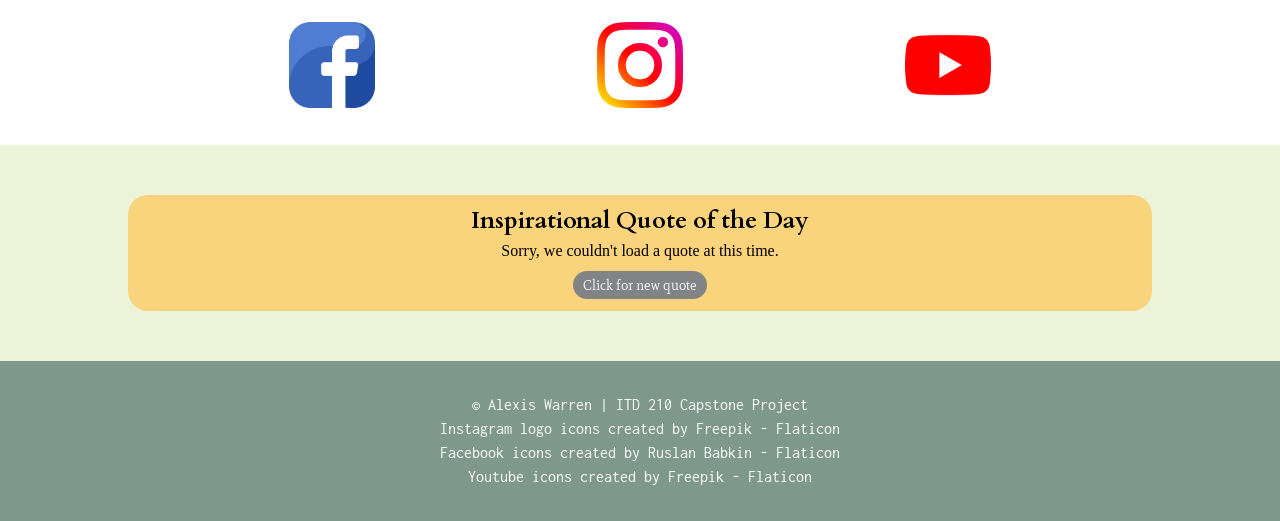
==== commit e18b235f: "Added a dark mode to the website and got a filtering function to work on the key-issues page." ====
--- a/contact.html
+++ b/contact.html
@@ -14,7 +14,11 @@
     <link rel="preconnect" href="https://fonts.googleapis.com">
     <link rel="preconnect" href="https://fonts.gstatic.com" crossorigin>
     <link href="https://fonts.googleapis.com/css2?family=Cardo:ital,wght@0,400;0,700;1,400&family=Limelight&family=Mate:ital@0;1&display=swap" rel="stylesheet">
+    <link rel="preconnect" href="https://fonts.googleapis.com">
+    <link rel="preconnect" href="https://fonts.gstatic.com" crossorigin>
+    <link href="https://fonts.googleapis.com/css2?family=Inconsolata:wght@200..900&display=swap" rel="stylesheet">
     <!--Link to Javascript files-->
+    <script src="js/script-mobile-nav.js" async></script>
     <script src="js/script-api.js" defer></script>
 </head>
 <body>
@@ -28,6 +32,7 @@
         <!--Mobile Navigation List-->
         <nav id="mobile-nav" class="mobileNav">
             <ul>
+                <button type="button" id="dark-mode">Dark Mode</button>
                 <li><a href="index.html">Home</a></li>
                 <li><a href="mission.html">About Us</a></li>
                 <li><a href="key-issues.html">Key Issues</a></li>
@@ -53,6 +58,10 @@
     </section>
         <!--Hero section that has text on one half and an image on the other-->
         <section id="hero">
+            <!--A button that is placed in the top right corner of the page that switches the page to dark mode -->
+            <div class="desktop-dark-mode">
+                <button type="button" id="large-dark-mode">Dark Mode</button>
+            </div>
             <!--Text has a load-in animation applied to it-->
             <div class="hero-text">
                 <h1 class="load-in">Contact Us!</h1>
@@ -83,7 +92,7 @@
                 <svg viewBox="0 0 1440 150" preserveAspectRatio="none">
                     <g transform="scale(-1,1) translate(-1440,0)">
                         <path 
-                        fill="#ebf4d9"
+                        fill="var(--color-accent)"
                         d="M0,100 C300,150 1100,0 1440,100 L1440,150 L0,150 Z">
                         </path>
                     </g>
@@ -114,10 +123,10 @@
                         <input class="input" type="text" id="subject" name="subject" placeholder="Subject of your message" required>
                         
                         <label for="message">Message:</label>
-                        <textarea class="input" id="message" name="message" rows="5" minlength="30" maxlength="250" placeholder="Enter your message" required></textarea>
+                        <textarea class="input" id="contact-message" name="message" rows="5" minlength="30" maxlength="250" placeholder="Enter your message" required></textarea>
                         <div class="contact-btns">
-                            <input type="submit" value="Submit">
-                            <input type="reset" value="Reset">
+                            <input type="submit" id="submit" value="Submit">
+                            <input type="reset" id="reset" value="Reset">
                         </div>
                         <!-- Honeypot — hidden from real users, catches bots -->
                         <input type="text" name="_gotcha" style="display:none" tabindex="-1" autocomplete="off" aria-hidden="true">
@@ -179,14 +188,6 @@
     </footer>  
     
     <script>
-        /* mobile nav script */
-        const navBtn = document.getElementById("navButton");
-        const menu = document.getElementById("mobile-nav");
-
-        navBtn.addEventListener("click", function () {
-            menu.classList.toggle("show");
-        });
-
         /* form processing script using Formspree*/
         (function () {
             /* gets the form using the class name (since there's only one form) */
--- a/css/style_contact.css
+++ b/css/style_contact.css
@@ -1,7 +1,7 @@
 
 #hero {
     background-color: white; /*fallback option for if the linear gradient doesn't work. */
-    background-image: linear-gradient(to top, #7e988b, #ebf4d9, #d4e1ef);  /* linear gradient passing from green to light green to blue from bottom to top */  
+    background-image: var(--contact-gradient);  /* linear gradient passing from green to light green to blue from bottom to top */  
     display: flex; /* displays as flex so that the text and image are aligned in a row */
     flex-flow: row nowrap;
     position: relative; /* places it in relative positioning (still in normal flow) */
@@ -17,6 +17,7 @@
     justify-content: start; /* aligns text to the top */
     top: 40px; /* pushes text down 40px for mobile devices */
     text-align: center /*centers text horizontally */;
+    color: var(--color-text)
 }
 
 div#hero-img {
@@ -32,7 +33,7 @@
 
 #curve {
     position: absolute; /* positions the curve with absolute positioning so that it's on a different layer */
-    z-index: 5; /* z-index of 5 so that it's always on top */
+    z-index: 4; /* z-index of 5 so that it's always on top */
     bottom: 0; /* positions it using the bottom-left corner */
     left: 0;
     width: 100%; /* width is 100% */
@@ -48,13 +49,15 @@
     text-align: center; /* centers the text horizontally */
     padding: 10px 20px; /* adds 10px of padding top/bottom and 20px of padding left/right */
     font-size: 1.1em; /* increases font-size */
+    color: var(--color-text);
 }
 
 #contact-ways {
     display: flex;  /* displays as flex so that the contact form and the alternate ways to contact are displayed in a column layout */
     flex-direction: column;
-    border: 4px solid var(--color-primary); /* makes a green 4px solid border around the content */
     margin-top: 30px; /* adds 30px of margin to the top of the section */
+    margin-bottom: 30px;
+    color: var(--color-text);
 }
 
 #form-wrapper {
@@ -80,7 +83,7 @@
 }
 
 .alt-text a {
-    color: black; /* hypertext links are black */
+    color: var(--color-text); /* hypertext links are black */
 }
 
 #points {
@@ -90,6 +93,7 @@
     padding-bottom: 30px; /* adds 30px of padding to the bottom */
     width: 80%; /* width is 80% */
     margin: 0 auto; /* margin is horizontally centered */
+    color: var(--color-text);
 }
 
 #points img {
@@ -132,6 +136,7 @@
     font-size: 1.1em;
     width: 90%;
     margin: 10px auto 0px;
+    color: var(--color-text);
 }
 
 /* form elements have width of 90%, horizontally centered, and has a green border */
@@ -147,6 +152,7 @@
     outline: none;
     box-shadow: 0 0 5px var(--color-primary);
     background-color: var(--color-bg);
+    color: var(--color-text);
 }
 
 /* contact buttons are displayed as flex so that the buttons can be aligned in a row.
@@ -159,16 +165,21 @@
     margin: 10px auto 20px;
 }
 
+input#submit:hover, input#reset:hover {
+    background-color: #537153;
+    cursor: pointer;
+}
+
 /* each button has a flex basis of 33%. They don't grow in size. They have
 a green border and curved edges. The background color is the same color as the border.
 The text color is white. */
-.contact-btns > * {
+input#submit, input#reset {
     flex-basis: 33%;
     flex-grow: 0;
     border: 2px solid var(--color-primary);
     border-radius: 15px;
     background-color: var(--color-primary);
-    color: var(--color-bg);
+    color: var(--color-text-alt);
     font-size: 1em;
     padding: 2px 0px;
 }
@@ -185,6 +196,7 @@
     background-color: var(--color-bg);
     padding: 30px 0px; 
     text-align: center;
+    color: var(--color-text);
 }
 
 /* The unordered list has top padding of 30px and is horizontally centered.
@@ -242,6 +254,7 @@
 /* adds top padding for the h2 element */
 #quote-container h2 {
     padding-top: 8px;
+    color: var(--color-text)
 }
 
 /* displaying this container as a flex item so the loading animation is centered */
@@ -295,7 +308,7 @@
   animation: dualRing 2s linear infinite;
 }
 
-/* button styles */
+/* button styles for the API */
 button#quote-btn {
     background-color: var(--color-button);
     border-radius: 30px;
@@ -303,12 +316,17 @@
     padding: 5px 10px; 
     font-family: Mate, "Times New Roman";
     font-size: 0.9em;
-    color: var(--color-text-btn);
+    color: var(--color-text-alt);
     margin: 8px 0px 12px;
+}
+
+button#quote-btn:hover {
+    background-color: rgb(7, 7, 7);
+    cursor: pointer;
 }
 
 /* makes the attributions in the footer a white text color with no underlining */
 footer a {
     text-decoration: none;
-    color: white;
+    color: var(--color-text-alt);
 }
--- a/css/style.css
+++ b/css/style.css
@@ -3,6 +3,7 @@
 Date: 2/2/2026
 */
 
+/* defines the colors used throughout the web page */
 :root{
   /* Brand */
   --color-primary:#7e988b;
@@ -17,10 +18,12 @@
   --color-bg-back: #d4e1ef;
   --color-box: rgb(250, 211, 125);
   --color-button: rgb(130, 131, 133);
+  --color-button-border: rgb(163, 197, 225);
 
   /* Text */
   --color-text:#000000;
   --color-text-muted:rgba(255,255,255,0.7);
+  --color-text-alt: #ffffff;
   --color-text-btn: #f7f1d3;
   --color-hero: rgb(251, 226, 194);
 
@@ -29,8 +32,73 @@
   --color-shadow-hover: rgba(0, 0, 0, 0.7);
   --color-overlay: rgba(0, 0, 0, 0.2);
   --color-overlay-2: rgba(0, 0, 0, 0.4);
-}
-
+
+  /* Gradients */
+  --contact-gradient: linear-gradient(to top, #7e988b, #ebf4d9, #d4e1ef);
+}
+
+/* defines the alternate colors used for dark mode */
+.dark-mode {
+    --color-primary:#000000;
+    --color-accent:#a8a8a8;
+    --color-bg-active: #7e7b7b;
+    --color-bg:#808080;
+    --color-bg-back: #4a4e51;
+    --color-box: rgb(84, 79, 79);
+    --color-button-border: rgb(96, 95, 95);
+    --color-bg-instruction: rgba(255, 255, 255, 0.2);
+    /* Text */
+    --color-text:#ffffff;
+    --color-text-muted:rgba(252, 247, 247, 0.934);
+    /*Gradients */
+    --contact-gradient: linear-gradient(to top, #0f0f0f, #6c6d68, #cccdcf);
+}
+
+/* doesn't display the desktop dark mode button on mobile devices */
+.desktop-dark-mode {
+    display: none;
+}
+
+/* styles for the desktop dark mode button. Displayed in a pill button shape,
+ using white text, a gray background, extra padding, and a defined width of 150 pixels.*/
+button#large-dark-mode {
+    border-radius: 25px;
+    width: 150px;
+    color: var(--color-text-alt);
+    display: block;
+    padding: 16px 16px;
+    cursor: pointer;
+    font-size: 1rem;
+    border: 0;
+    background-color: rgb(56, 55, 55);
+}
+
+/* a hover rule for the dark mode button. When hovered over, the background turns black. */
+button#large-dark-mode:hover {
+    background-color: black;
+}
+
+/* styles for the mobile dark mode button. It's very similar to the desktop version, 
+except that it's located in the mobile nav menu (so 100% width and height) and has no rounded edges. 
+It also has a transparent background. */
+button#dark-mode {
+    width: 100%;
+    height: 100%;
+    display: block;
+    color: var(--color-text-alt);
+    padding: 16px 16px;
+    background-color: transparent;
+    border: 0;
+    font-size: 1rem;
+    cursor: pointer;
+}
+
+/* Also has a hover effect on the mobile dark mode button where the background also turns black. */
+button#dark-mode:hover {
+    background-color: rgb(0, 0, 0);
+}
+
+/* reset styles for all page elements */
 * {
     margin: 0px;
     padding: 0px;
@@ -67,7 +135,7 @@
 }
 
 header > p {
-    color: var(--color-bg);
+    color: var(--color-text-alt);
     font-size: 1.125em;
     display: flex;
     align-items: center;
@@ -75,7 +143,8 @@
     flex-grow: 1;
 }
 
-
+/* Mobile nav styles. It's placed using absolute positioning. It's hidden until the mobile nav button is clicked, and then it toggles the show 
+class, which then displays it as a block element. */
 nav#mobile-nav {
     display: none;
     position: absolute;
@@ -92,7 +161,7 @@
 }
 
 nav#mobile-nav a {
-  color: var(--color-bg);
+  color: var(--color-text-alt);
   padding: 12px 16px;
   text-decoration: none;
   display: block;
@@ -100,16 +169,28 @@
 
 nav#mobile-nav a:hover {
     background-color: var(--color-bg-active);
-    color: var(--color-text-muted);
+    color: var(--color-text-alt);
 }
 
 nav#mobile-nav a.active {
     background-color: var(--color-accent);
-    color: var(--color-bg-active);
-}
-
+    color: var(--color-text);
+}
+
+/* defines how the mobile nav looks when displayed. The background and border is a transparent black color. 
+The background is also blurred. */
 nav#mobile-nav.show {
     display: block;
+    animation: slideLeft 0.5s ease-in;
+    backdrop-filter:blur(18px);
+    background-color: rgba(0, 0, 0, 0.3);
+    border: 2px solid rgba(0, 0, 0, 0.2);
+}
+
+/* An animation for the mobile nav. It slides in from the right to the left, when the mobile nav button is clicked. */
+@keyframes slideLeft {
+  from {right: -300px; opacity: 0;}
+  to {right: 0px; opacity: 1;}
 }
 
 .mobile-toggle {
@@ -125,6 +206,7 @@
   background-color: var(--color-bg-active);
 }
 
+/* Hides the desktop navigation menu for mobile devices. */
 nav.desktop-nav {
     display: none;
 }
@@ -135,7 +217,7 @@
 }
 
 p, input, label, button, a, select, textarea {
-    font-family: Mate, "Times New Roman";
+    font-family: Inconsolata, "Roboto";
 }
 
 /* creates horizontal lines on the page to separate sections */
@@ -166,6 +248,7 @@
 h4 {
     padding: 32px;
     font-size: 1.4em;
+    color: var(--color-text);
 }
 
 /* sets the border for the email input item and the submit button.
@@ -196,6 +279,7 @@
 .button #email:focus {
     outline: none;
     background-color: var(--color-accent);
+    color: var(--color-text);
 }
 
 /* styles for the submit button. Sets the flex-basis to 50%,
@@ -205,7 +289,7 @@
     background-color: var(--color-primary);
     cursor: pointer;
     border: 0;
-    color: var(--color-bg);
+    color: var(--color-text-alt);
     font-size: 12pt;
 }
 
@@ -214,6 +298,7 @@
 #message {
     text-align: center;
     padding-bottom: 40px;
+    color: var(--color-text);
 }
 
 /* footer styles */ 
@@ -221,10 +306,11 @@
     background-color: var(--color-primary);
     width: 100%;
     text-align: center;
-    color: var(--color-bg);
+    color: var(  --color-text-alt);
     padding: 32px;
 }
 
+/* load in classes that have different delay times */
 .load-in {
     opacity: 0;
     transform: translateX(-30px);
@@ -255,7 +341,9 @@
 }
 
 /* Responsive Web Design */
-
+/* Styles for screen sizes bigger than 420 pixels. This is mostly used for the events calendar. 
+The big events calendar broke for screen sizes lower than 420 pixels, so for really small mobile screens, I use the mobile events calendar instead. 
+But for screens bigger than 420 pixels, the mobile events calendar is replaced by the events calendar. */
 @media only screen and (min-width: 420px) {
     /* on bigger screens (anything bigger than 420 px, replaces the mobile 
     calendar with the desktop calendar. Same styling, just has a header row for the week days 
@@ -281,6 +369,7 @@
         font-weight: bold;
         font-size: clamp(1.1em, 2vw, 1.3em);
         padding: 3px 0px;
+        color: var(--color-text);
     }
 
     .calendar-day {
@@ -290,6 +379,7 @@
     table.desktop-calendar td.calendar-dates, table.desktop-calendar th {
         border: 3px double var(--color-primary); 
         background-color: var(--color-bg);
+        color: var(--color-text);
     }
 
     table.desktop-calendar th {
@@ -304,6 +394,7 @@
         padding: 3px;
     }
 
+    /* changes the flex basis amount for the subscribe button */
     .button #email {
         flex-basis: 40%;
     }
@@ -315,6 +406,7 @@
 
 
 /* Styles for tablets */
+/* Starts to really change the layout of elements to fit screens larger than 768 pixels. */
 @media only screen and (min-width: 768px) {
     /* On larger screens, this allows the hero image to take up 76.2% of
     the screen and is a weird number, but on a full laptop page it perfectly aligns with
@@ -329,6 +421,7 @@
         width: 70%;
     }
 
+    /* changes the flex basis amount for the subscribe button */
     .button {
         flex-basis: 70%;
     }
@@ -341,14 +434,25 @@
         flex-basis: 50%;
     }
 
+    /* changes the width of the events calendar */
     table.desktop-calendar {
         width: 90%;
     }
 
+    /* displays the desktop navigation menu and desktop dark mode button */
     nav.desktop-nav {
         display: block;
     }
 
+    .desktop-dark-mode {
+        display: block;
+        position: absolute;
+        right: 10px;
+        top: 10px;
+        z-index: 100;
+    }
+
+    /* hides the mobile navigation menu and the mobile dark mode button */
     nav.mobileNav {
         display: none;
     }
@@ -357,6 +461,7 @@
         display: none;
     }
 
+    /* desktop navigation styles */
     nav {
         flex-basis: 66%;
         display: flex;
@@ -376,7 +481,7 @@
     }
 
     nav a {
-        color: var(--color-bg);
+        color: var(--color-text-alt);
         text-decoration: none;
         text-align: center;
         padding: 16px 4px;
@@ -385,12 +490,12 @@
 
     nav a:hover, nav a:active {
         background-color: var(--color-bg-active);
-        color: var(--color-text-muted);
+        color: var(--color-text-alt);
     }
 
     nav a.active {
         background-color: var(--color-accent);
-        color: var(--color-bg-active);
+        color: var(--color-text);
         border: 2px solid var(--color-primary);
     }
 
@@ -411,24 +516,23 @@
         flex-basis: 50%;
     }
 
+    /* video element takes up half of the screen on larger screens */
     #video {
         flex-basis: 50%;
     }
-    
+    /* photos in the gallery with this span class span all 12 columns */
     div.span-12 {
         grid-column: span 12;   
     }
 
+    /* photos in the gallery with this span class span 8 columns */
     div.span-8 {
         grid-column: span 8;
     }
 
+    /* photos in the gallery with this span class span 4 columns */
     div.span-4 {
         grid-column: span 4;
-    }
-
-    .name {
-        flex-direction: row;
     }
 
     /* changes the contact ways section to be displayed in a row with the form and alt ways
@@ -469,7 +573,7 @@
 
 /* Laptop designs (min-width: 1020px) */
 @media only screen and (min-width: 1024px) {
-    
+    /* allows the four flip cards to be aligned in a row */
     div.flip-card {
         grid-column: span 1;
     }
@@ -480,11 +584,12 @@
         width: 60%;
     }
 
+    /* changes the flex basis amount for the subscribe button */
     .button {
         flex-basis: 50%;
     }
 
-    
+    /* contact form has a smaller width of 60% on larger screens */
     form.contact {
         width: 60%;
     }   
@@ -494,6 +599,7 @@
         width: 50%;
     }
 
+    /* extra left/right padding for paragraph elements in this calendar section */
     #calendar-section > p {
         padding: 0px 120px;
     }
